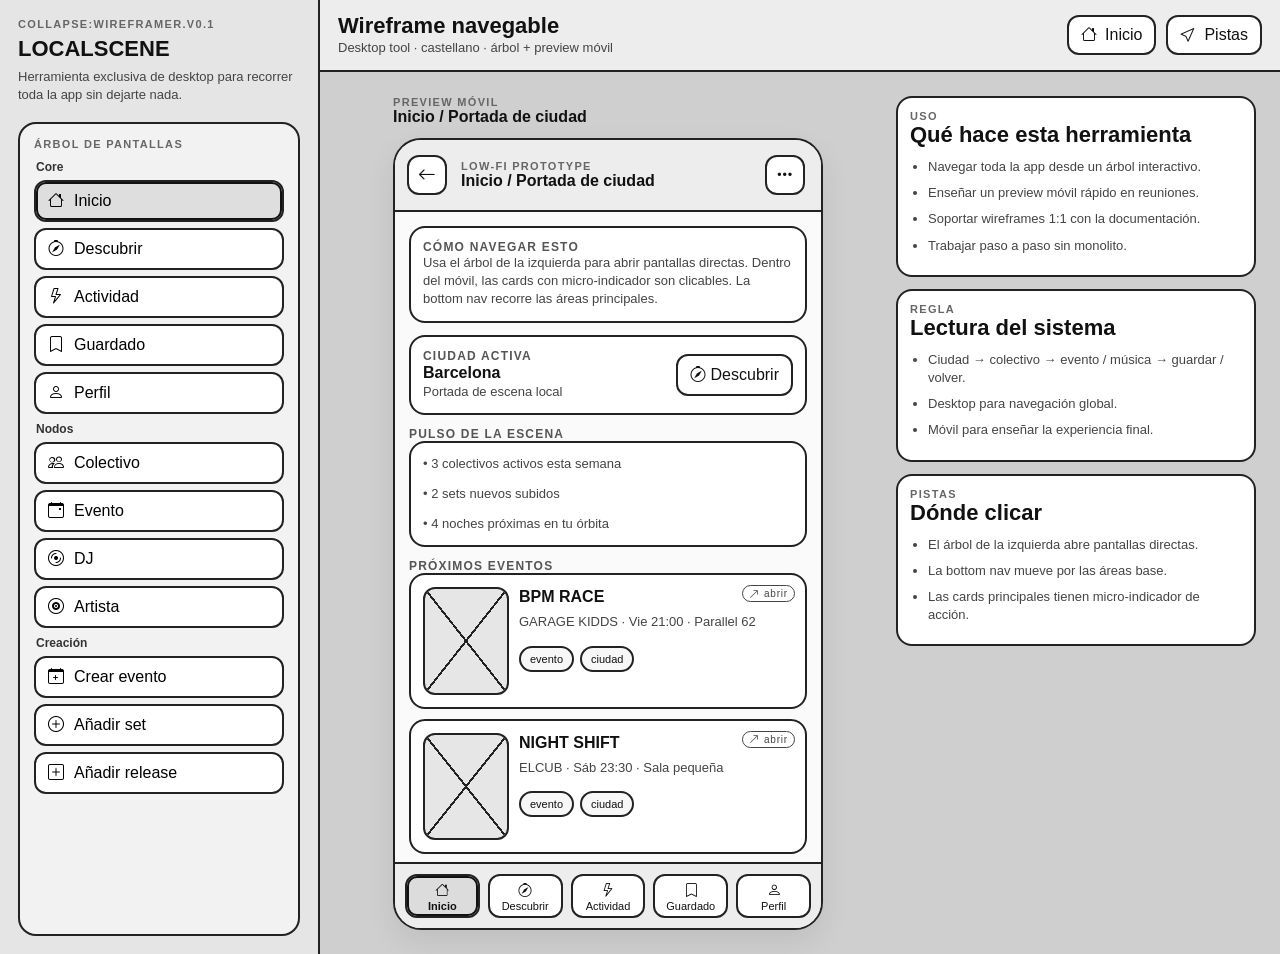
==== index.html @ 35cc14c4 "bs: CL Lobster finder v0.0.2a" ====
<!doctype html>
<html lang="es">
<head>
  <meta charset="UTF-8" />
  <meta name="viewport" content="width=device-width, initial-scale=1.0" />
  <title>LOCALSCENE · Wireframer</title>
  <link rel="preconnect" href="https://cdn.jsdelivr.net" />
  <link rel="stylesheet" href="https://cdn.jsdelivr.net/npm/bootstrap-icons@1.11.3/font/bootstrap-icons.min.css" />
  <link rel="stylesheet" href="styles.css" />
</head>
<body>
  <div class="desktop-shell">
    <aside class="sidebar">
      <div class="sidebar-head">
        <div class="sidebar-kicker">COLLAPSE:WIREFRAMER.v0.1</div>
        <div class="sidebar-title">LOCALSCENE</div>
        <div class="sidebar-subtitle">Herramienta exclusiva de desktop para recorrer toda la app sin dejarte nada.</div>
      </div>
      <div class="tree-wrap">
        <div class="tree-label">ÁRBOL DE PANTALLAS</div>
        <div id="treeView" class="tree"></div>
      </div>
    </aside>

    <section class="workspace">
      <header class="workspace-topbar">
        <div class="workspace-topbar-left">
          <div class="workspace-title">Wireframe navegable</div>
          <div class="workspace-subtitle">Desktop tool · castellano · árbol + preview móvil</div>
        </div>
        <div class="workspace-topbar-right">
          <button id="homeShortcut" class="chrome-btn"><i class="bi bi-house"></i><span>Inicio</span></button>
          <button id="toggleHintsBtn" class="chrome-btn"><i class="bi bi-cursor"></i><span>Pistas</span></button>
        </div>
      </header>

      <div class="workspace-main">
        <section class="preview-column">
          <div class="preview-header">
            <div class="preview-kicker">PREVIEW MÓVIL</div>
            <div id="desktopScreenTitle" class="preview-screen-title">Inicio / Portada de ciudad</div>
          </div>

          <div class="phone-shell">
            <header class="topbar">
              <button id="backBtn" class="icon-btn interactive" aria-label="Atrás"><i class="bi bi-arrow-left"></i></button>
              <div class="topbar-title">
                <div class="eyebrow">LOW-FI PROTOTYPE</div>
                <div id="screenTitle">Inicio / Portada de ciudad</div>
              </div>
              <button id="menuBtn" class="icon-btn interactive" aria-label="Más"><i class="bi bi-three-dots"></i></button>
            </header>

            <main id="app" class="screen"></main>

            <nav class="bottom-nav">
              <button data-nav="home" class="interactive"><i class="bi bi-house"></i><span>Inicio</span></button>
              <button data-nav="discover" class="interactive"><i class="bi bi-compass"></i><span>Descubrir</span></button>
              <button data-nav="activity" class="interactive"><i class="bi bi-lightning"></i><span>Actividad</span></button>
              <button data-nav="saved" class="interactive"><i class="bi bi-bookmark"></i><span>Guardado</span></button>
              <button data-nav="profile" class="interactive"><i class="bi bi-person"></i><span>Perfil</span></button>
            </nav>
          </div>
        </section>

        <aside class="notes-column">
          <div class="notes-card">
            <div class="notes-kicker">USO</div>
            <div class="notes-title">Qué hace esta herramienta</div>
            <ul class="notes-list">
              <li>Navegar toda la app desde un árbol interactivo.</li>
              <li>Enseñar un preview móvil rápido en reuniones.</li>
              <li>Soportar wireframes 1:1 con la documentación.</li>
              <li>Trabajar paso a paso sin monolito.</li>
            </ul>
          </div>
          <div class="notes-card">
            <div class="notes-kicker">REGLA</div>
            <div class="notes-title">Lectura del sistema</div>
            <ul class="notes-list">
              <li>Ciudad → colectivo → evento / música → guardar / volver.</li>
              <li>Desktop para navegación global.</li>
              <li>Móvil para enseñar la experiencia final.</li>
            </ul>
          </div>
          <div class="notes-card" id="hintCard">
            <div class="notes-kicker">PISTAS</div>
            <div class="notes-title">Dónde clicar</div>
            <ul class="notes-list">
              <li>El árbol de la izquierda abre pantallas directas.</li>
              <li>La bottom nav mueve por las áreas base.</li>
              <li>Las cards principales tienen micro-indicador de acción.</li>
            </ul>
          </div>
        </aside>
      </div>
    </section>
  </div>

  <script src="data.js"></script>
  <script src="screens.js"></script>
  <script src="app.js"></script>
</body>
</html>
---- styles.css ----
*{box-sizing:border-box}html,body{margin:0;font-family:Arial,Helvetica,sans-serif;background:#cfcfcf;color:#111}body{min-height:100vh}button,input,textarea,select{font:inherit}
.desktop-shell{min-height:100vh;display:grid;grid-template-columns:320px 1fr}.sidebar{border-right:2px solid #222;background:#e5e5e5;padding:18px;display:grid;grid-template-rows:auto 1fr;gap:18px}
.sidebar-head{display:grid;gap:6px}.sidebar-kicker,.tree-label,.notes-kicker,.preview-kicker,.eyebrow{font-size:11px;font-weight:700;letter-spacing:.12em;color:#666;text-transform:uppercase}
.sidebar-title,.workspace-title,.notes-title{font-size:22px;font-weight:700}.sidebar-subtitle,.workspace-subtitle,.notes-list,.meta,.subtitle{font-size:13px;line-height:1.4;color:#444}
.tree-wrap{border:2px solid #222;border-radius:18px;background:#f2f2f2;padding:14px;overflow:auto}.tree{display:grid;gap:8px;margin-top:10px}.tree-group{display:grid;gap:6px}.tree-group-label{font-size:12px;font-weight:700;color:#333;padding-left:2px}
.tree-item{display:flex;align-items:center;gap:10px;width:100%;border:2px solid #222;border-radius:12px;background:#fff;padding:10px 12px;text-align:left;cursor:pointer}.tree-item.active{background:#dedede;box-shadow:0 0 0 2px #111 inset}
.workspace{display:grid;grid-template-rows:72px 1fr}.workspace-topbar{border-bottom:2px solid #222;background:#ededed;padding:12px 18px;display:flex;align-items:center;justify-content:space-between;gap:16px}.workspace-topbar-right{display:flex;gap:10px}
.chrome-btn,.icon-btn,.bottom-nav button,.primary-btn,.ghost-btn,.tiny-link,.chip{border:2px solid #222;background:#fff;color:#111;border-radius:12px}.chrome-btn{padding:9px 12px;display:inline-flex;align-items:center;gap:8px;cursor:pointer}
.workspace-main{display:grid;grid-template-columns:minmax(420px,540px) minmax(260px,360px);justify-content:center;gap:24px;padding:24px;align-items:start}.preview-column{display:grid;gap:12px;justify-items:center}.preview-header{width:100%;max-width:430px}.preview-screen-title{font-size:16px;font-weight:700}
.phone-shell{width:100%;max-width:430px;height:min(88vh,900px);background:#f4f4f4;border:2px solid #222;border-radius:28px;overflow:hidden;display:grid;grid-template-rows:72px 1fr 66px;box-shadow:0 12px 30px rgba(0,0,0,.08)}
.topbar{display:grid;grid-template-columns:44px 1fr 44px;gap:10px;align-items:center;padding:12px;background:#ededed;border-bottom:2px solid #222}.icon-btn{width:40px;height:40px;display:grid;place-items:center;font-size:18px;cursor:pointer}.topbar-title{min-width:0}#screenTitle{font-size:16px;font-weight:700;white-space:nowrap;overflow:hidden;text-overflow:ellipsis}
.screen{overflow:auto;background:#fafafa;padding:14px}.bottom-nav{display:grid;grid-template-columns:repeat(5,1fr);gap:8px;padding:10px;background:#ededed;border-top:2px solid #222}.bottom-nav button{min-height:44px;display:grid;place-items:center;gap:2px;padding:6px 4px;cursor:pointer}.bottom-nav button i{font-size:14px}.bottom-nav button span{font-size:11px}.bottom-nav button.active{background:#dcdcdc;box-shadow:0 0 0 2px #111 inset;font-weight:700}
.stack{display:grid;gap:12px}.section-title,.small-label{font-size:12px;font-weight:700;letter-spacing:.10em;color:#555;text-transform:uppercase}.title{font-size:16px;font-weight:700;line-height:1.25}.mini-title{font-size:14px;font-weight:700;line-height:1.25}
.card,.lane-card,.profile-header,.composer-block,.filter-row,.route-card,.activity-row,.saved-row,.notes-card,.helper-note,.stat-box{border:2px solid #222;border-radius:16px;background:#fff}.card,.lane-card,.profile-header,.composer-block,.filter-row,.route-card,.activity-row,.saved-row,.helper-note,.notes-card{padding:12px}
.row{display:flex;align-items:center;gap:10px}.row.spread{justify-content:space-between}.cta-row{display:grid;grid-template-columns:1fr 1fr;gap:8px;margin-top:10px}.primary-btn,.ghost-btn,.tiny-link{padding:10px 12px;cursor:pointer}.primary-btn{background:#e5e5e5;font-weight:700}
.chips{display:flex;gap:6px;flex-wrap:wrap;margin-top:8px}.chip{padding:5px 9px;border-radius:999px;font-size:11px;background:#f7f7f7}.placeholder{position:relative;width:100%;background:#e6e6e6;border:2px solid #222;border-radius:12px;overflow:hidden}.placeholder.square{aspect-ratio:1/1}.placeholder.poster{aspect-ratio:4/5}.placeholder.banner{aspect-ratio:16/8}
.placeholder::before,.placeholder::after{content:"";position:absolute;inset:0;background:linear-gradient(to bottom right,transparent calc(50% - 1px),#222 calc(50% - 1px),#222 calc(50% + 1px),transparent calc(50% + 1px))}.placeholder::after{background:linear-gradient(to top right,transparent calc(50% - 1px),#222 calc(50% - 1px),#222 calc(50% + 1px),transparent calc(50% + 1px))}
.grid-2{display:grid;grid-template-columns:1fr 1fr;gap:10px}.lane{display:grid;gap:10px}.profile-top{display:grid;grid-template-columns:82px 1fr;gap:12px}.stat-strip{display:grid;grid-template-columns:repeat(3,1fr);gap:8px}.stat-box{padding:8px;text-align:center}.stat-box strong{display:block;font-size:14px}.input-block{border:2px dashed #444;border-radius:12px;padding:10px;background:#f8f8f8;font-size:12px;color:#555}
.notes-column{display:grid;gap:12px}.notes-list{margin:10px 0 0;padding-left:18px}.notes-list li{margin-bottom:8px}.empty-note{border:2px dashed #444;border-radius:14px;padding:12px;background:#f3f3f3;font-size:12px;color:#555}a.fake-link{color:inherit;text-decoration:none}
.interactive{position:relative;transition:transform .12s ease,background .12s ease,box-shadow .12s ease}.interactive:hover,.interactive:focus-visible{background:#efefef;transform:translateY(-1px);box-shadow:0 0 0 2px #111 inset;outline:none}
.action-hint{position:absolute;top:10px;right:10px;display:inline-flex;align-items:center;gap:4px;font-size:10px;letter-spacing:.08em;color:#444;background:rgba(255,255,255,.92);padding:2px 6px;border-radius:999px;border:1px solid #444}.hidden{display:none!important}
@media (max-width:1180px){.desktop-shell{grid-template-columns:280px 1fr}.workspace-main{grid-template-columns:1fr;justify-items:center}.notes-column{width:100%;max-width:430px}}
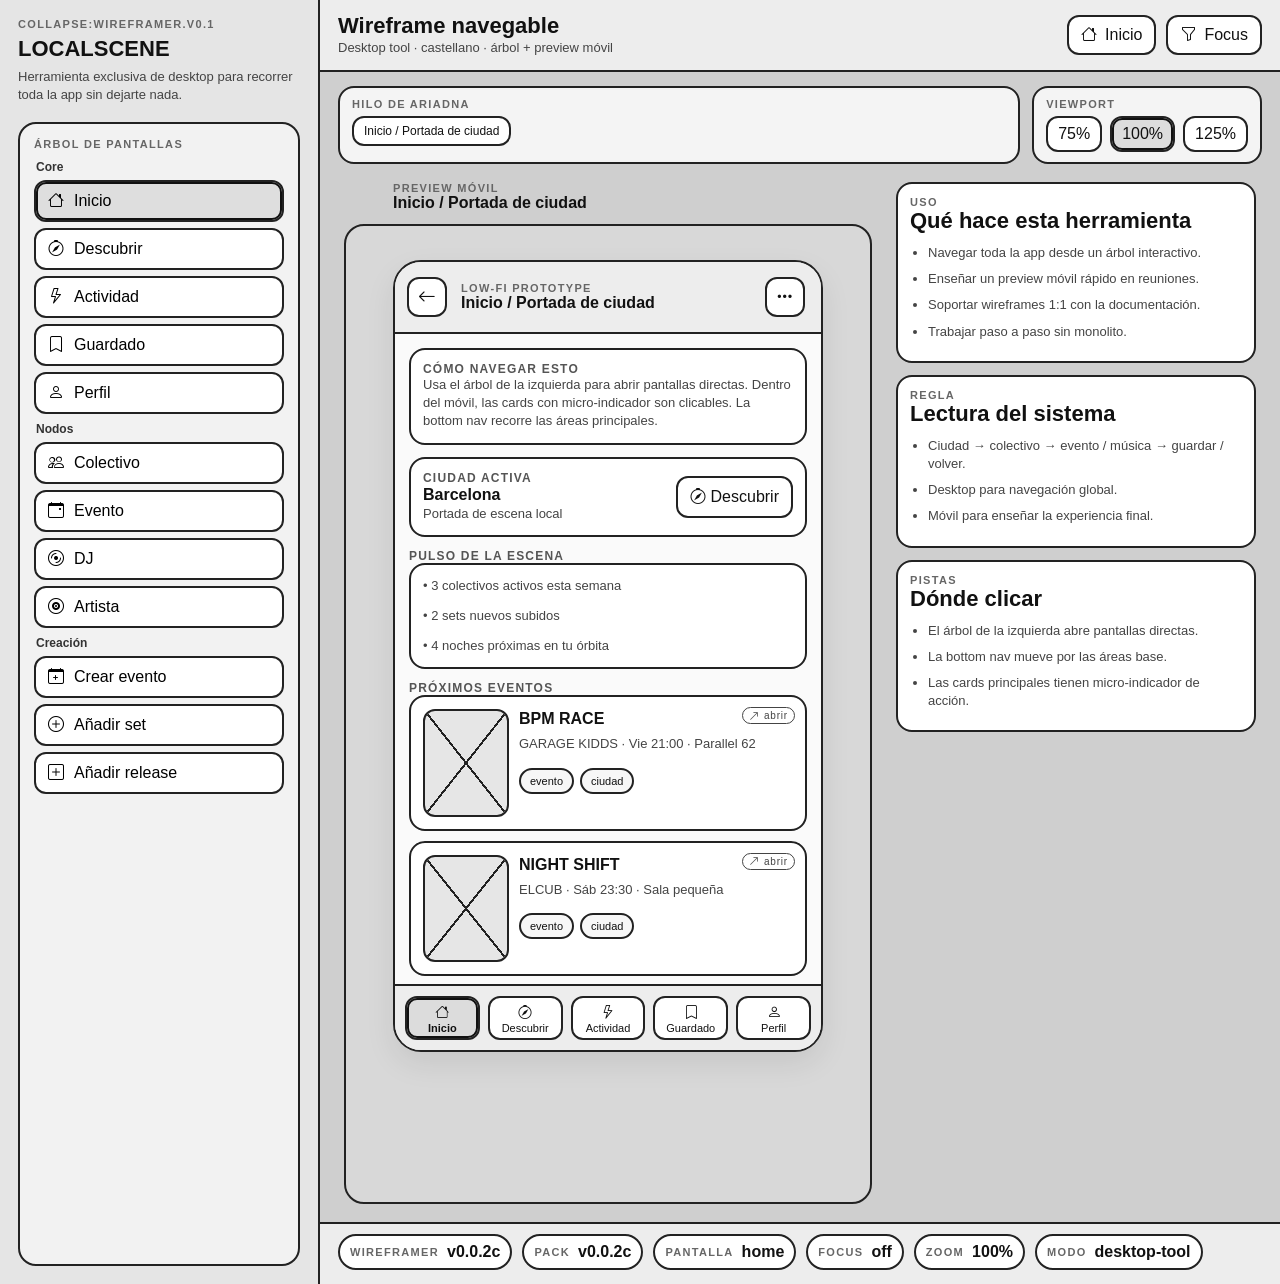
==== commit c5be1a9d: "wireframer: v0.0.2c baseline stabilization" ====
--- a/index.html
+++ b/index.html
@@ -9,13 +9,14 @@
   <link rel="stylesheet" href="styles.css" />
 </head>
 <body>
-  <div class="desktop-shell">
+  <div id="desktopShell" class="desktop-shell">
     <aside class="sidebar">
       <div class="sidebar-head">
         <div class="sidebar-kicker">COLLAPSE:WIREFRAMER.v0.1</div>
         <div class="sidebar-title">LOCALSCENE</div>
         <div class="sidebar-subtitle">Herramienta exclusiva de desktop para recorrer toda la app sin dejarte nada.</div>
       </div>
+
       <div class="tree-wrap">
         <div class="tree-label">ÁRBOL DE PANTALLAS</div>
         <div id="treeView" class="tree"></div>
@@ -30,9 +31,24 @@
         </div>
         <div class="workspace-topbar-right">
           <button id="homeShortcut" class="chrome-btn"><i class="bi bi-house"></i><span>Inicio</span></button>
-          <button id="toggleHintsBtn" class="chrome-btn"><i class="bi bi-cursor"></i><span>Pistas</span></button>
+          <button id="toggleHintsBtn" class="chrome-btn"><i class="bi bi-funnel"></i><span>Focus</span></button>
         </div>
       </header>
+
+      <section class="workspace-meta">
+        <div class="breadcrumb-card">
+          <div class="meta-kicker">HILO DE ARIADNA</div>
+          <div id="breadcrumbTrail" class="breadcrumb-trail"></div>
+        </div>
+        <div class="controls-card">
+          <div class="meta-kicker">VIEWPORT</div>
+          <div class="zoom-controls">
+            <button class="zoom-btn" data-zoom="0.75">75%</button>
+            <button class="zoom-btn active" data-zoom="1">100%</button>
+            <button class="zoom-btn" data-zoom="1.25">125%</button>
+          </div>
+        </div>
+      </section>
 
       <div class="workspace-main">
         <section class="preview-column">
@@ -41,29 +57,33 @@
             <div id="desktopScreenTitle" class="preview-screen-title">Inicio / Portada de ciudad</div>
           </div>
 
-          <div class="phone-shell">
-            <header class="topbar">
-              <button id="backBtn" class="icon-btn interactive" aria-label="Atrás"><i class="bi bi-arrow-left"></i></button>
-              <div class="topbar-title">
-                <div class="eyebrow">LOW-FI PROTOTYPE</div>
-                <div id="screenTitle">Inicio / Portada de ciudad</div>
+          <div class="canvas-board">
+            <div id="viewportStage" class="viewport-stage" style="--phone-scale:1;">
+              <div class="phone-shell">
+                <header class="topbar">
+                  <button id="backBtn" class="icon-btn interactive" aria-label="Atrás"><i class="bi bi-arrow-left"></i></button>
+                  <div class="topbar-title">
+                    <div class="eyebrow">LOW-FI PROTOTYPE</div>
+                    <div id="screenTitle">Inicio / Portada de ciudad</div>
+                  </div>
+                  <button id="menuBtn" class="icon-btn interactive" aria-label="Más"><i class="bi bi-three-dots"></i></button>
+                </header>
+
+                <main id="app" class="screen"></main>
+
+                <nav class="bottom-nav">
+                  <button data-nav="home" class="interactive"><i class="bi bi-house"></i><span>Inicio</span></button>
+                  <button data-nav="discover" class="interactive"><i class="bi bi-compass"></i><span>Descubrir</span></button>
+                  <button data-nav="activity" class="interactive"><i class="bi bi-lightning"></i><span>Actividad</span></button>
+                  <button data-nav="saved" class="interactive"><i class="bi bi-bookmark"></i><span>Guardado</span></button>
+                  <button data-nav="profile" class="interactive"><i class="bi bi-person"></i><span>Perfil</span></button>
+                </nav>
               </div>
-              <button id="menuBtn" class="icon-btn interactive" aria-label="Más"><i class="bi bi-three-dots"></i></button>
-            </header>
-
-            <main id="app" class="screen"></main>
-
-            <nav class="bottom-nav">
-              <button data-nav="home" class="interactive"><i class="bi bi-house"></i><span>Inicio</span></button>
-              <button data-nav="discover" class="interactive"><i class="bi bi-compass"></i><span>Descubrir</span></button>
-              <button data-nav="activity" class="interactive"><i class="bi bi-lightning"></i><span>Actividad</span></button>
-              <button data-nav="saved" class="interactive"><i class="bi bi-bookmark"></i><span>Guardado</span></button>
-              <button data-nav="profile" class="interactive"><i class="bi bi-person"></i><span>Perfil</span></button>
-            </nav>
+            </div>
           </div>
         </section>
 
-        <aside class="notes-column">
+        <aside id="notesColumn" class="notes-column">
           <div class="notes-card">
             <div class="notes-kicker">USO</div>
             <div class="notes-title">Qué hace esta herramienta</div>
@@ -74,6 +94,7 @@
               <li>Trabajar paso a paso sin monolito.</li>
             </ul>
           </div>
+
           <div class="notes-card">
             <div class="notes-kicker">REGLA</div>
             <div class="notes-title">Lectura del sistema</div>
@@ -83,6 +104,7 @@
               <li>Móvil para enseñar la experiencia final.</li>
             </ul>
           </div>
+
           <div class="notes-card" id="hintCard">
             <div class="notes-kicker">PISTAS</div>
             <div class="notes-title">Dónde clicar</div>
@@ -94,11 +116,25 @@
           </div>
         </aside>
       </div>
+
+      <footer class="workspace-footer">
+        <div class="footer-pill"><span class="footer-label">Wireframer</span><strong id="wfVersion">v0.0.2c</strong></div>
+        <div class="footer-pill"><span class="footer-label">Pack</span><strong id="packVersion">v0.0.2c</strong></div>
+        <div class="footer-pill"><span class="footer-label">Pantalla</span><strong id="currentScreenKpi">home</strong></div>
+        <div class="footer-pill"><span class="footer-label">Focus</span><strong id="focusKpi">off</strong></div>
+        <div class="footer-pill"><span class="footer-label">Zoom</span><strong id="zoomKpi">100%</strong></div>
+        <div class="footer-pill"><span class="footer-label">Modo</span><strong>desktop-tool</strong></div>
+      </footer>
     </section>
   </div>
 
   <script src="data.js"></script>
-  <script src="screens.js"></script>
+  <script src="wireframer/registry.js"></script>
+  <script src="app-wireframes/screens.js"></script>
+  <script src="wireframer/treeview.js"></script>
+  <script src="wireframer/ui-state.js"></script>
+  <script src="wireframer/breadcrumb.js"></script>
+  <script src="wireframer/viewport.js"></script>
   <script src="app.js"></script>
 </body>
 </html>
--- a/styles.css
+++ b/styles.css
@@ -1,12 +1,13 @@
 *{box-sizing:border-box}html,body{margin:0;font-family:Arial,Helvetica,sans-serif;background:#cfcfcf;color:#111}body{min-height:100vh}button,input,textarea,select{font:inherit}
-.desktop-shell{min-height:100vh;display:grid;grid-template-columns:320px 1fr}.sidebar{border-right:2px solid #222;background:#e5e5e5;padding:18px;display:grid;grid-template-rows:auto 1fr;gap:18px}
-.sidebar-head{display:grid;gap:6px}.sidebar-kicker,.tree-label,.notes-kicker,.preview-kicker,.eyebrow{font-size:11px;font-weight:700;letter-spacing:.12em;color:#666;text-transform:uppercase}
-.sidebar-title,.workspace-title,.notes-title{font-size:22px;font-weight:700}.sidebar-subtitle,.workspace-subtitle,.notes-list,.meta,.subtitle{font-size:13px;line-height:1.4;color:#444}
-.tree-wrap{border:2px solid #222;border-radius:18px;background:#f2f2f2;padding:14px;overflow:auto}.tree{display:grid;gap:8px;margin-top:10px}.tree-group{display:grid;gap:6px}.tree-group-label{font-size:12px;font-weight:700;color:#333;padding-left:2px}
-.tree-item{display:flex;align-items:center;gap:10px;width:100%;border:2px solid #222;border-radius:12px;background:#fff;padding:10px 12px;text-align:left;cursor:pointer}.tree-item.active{background:#dedede;box-shadow:0 0 0 2px #111 inset}
-.workspace{display:grid;grid-template-rows:72px 1fr}.workspace-topbar{border-bottom:2px solid #222;background:#ededed;padding:12px 18px;display:flex;align-items:center;justify-content:space-between;gap:16px}.workspace-topbar-right{display:flex;gap:10px}
-.chrome-btn,.icon-btn,.bottom-nav button,.primary-btn,.ghost-btn,.tiny-link,.chip{border:2px solid #222;background:#fff;color:#111;border-radius:12px}.chrome-btn{padding:9px 12px;display:inline-flex;align-items:center;gap:8px;cursor:pointer}
-.workspace-main{display:grid;grid-template-columns:minmax(420px,540px) minmax(260px,360px);justify-content:center;gap:24px;padding:24px;align-items:start}.preview-column{display:grid;gap:12px;justify-items:center}.preview-header{width:100%;max-width:430px}.preview-screen-title{font-size:16px;font-weight:700}
+.desktop-shell{min-height:100vh;display:grid;grid-template-columns:320px 1fr}.sidebar{border-right:2px solid #222;background:#e5e5e5;padding:18px;display:grid;grid-template-rows:auto 1fr;gap:18px}.sidebar-head{display:grid;gap:6px}
+.sidebar-kicker,.tree-label,.notes-kicker,.preview-kicker,.eyebrow,.meta-kicker,.footer-label{font-size:11px;font-weight:700;letter-spacing:.12em;color:#666;text-transform:uppercase}.sidebar-title,.workspace-title,.notes-title{font-size:22px;font-weight:700}.sidebar-subtitle,.workspace-subtitle,.notes-list,.meta,.subtitle{font-size:13px;line-height:1.4;color:#444}
+.tree-wrap{border:2px solid #222;border-radius:18px;background:#f2f2f2;padding:14px;overflow:auto}.tree{display:grid;gap:8px;margin-top:10px}.tree-group{display:grid;gap:6px}.tree-group-label{font-size:12px;font-weight:700;color:#333;padding-left:2px}.tree-item{display:flex;align-items:center;gap:10px;width:100%;border:2px solid #222;border-radius:12px;background:#fff;padding:10px 12px;text-align:left;cursor:pointer}.tree-item.active{background:#dedede;box-shadow:0 0 0 2px #111 inset}
+.workspace{display:grid;grid-template-rows:72px auto 1fr auto}.workspace-topbar{border-bottom:2px solid #222;background:#ededed;padding:12px 18px;display:flex;align-items:center;justify-content:space-between;gap:16px}.workspace-topbar-right{display:flex;gap:10px}
+.chrome-btn,.icon-btn,.bottom-nav button,.primary-btn,.ghost-btn,.tiny-link,.chip,.zoom-btn,.crumb-btn{border:2px solid #222;background:#fff;color:#111;border-radius:12px}.chrome-btn{padding:9px 12px;display:inline-flex;align-items:center;gap:8px;cursor:pointer}
+.workspace-meta{display:grid;grid-template-columns:1fr auto;gap:12px;padding:14px 18px 0 18px}.breadcrumb-card,.controls-card{border:2px solid #222;border-radius:16px;background:#f4f4f4;padding:10px 12px}.breadcrumb-trail{display:flex;flex-wrap:wrap;gap:6px;align-items:center;margin-top:6px}.crumb-btn{padding:6px 10px;cursor:pointer;font-size:12px}.crumb-sep{font-size:12px;color:#666}
+.zoom-controls{display:flex;gap:8px;margin-top:6px}.zoom-btn{padding:7px 10px;cursor:pointer}.zoom-btn.active{background:#dcdcdc;box-shadow:0 0 0 2px #111 inset}
+.workspace-main{display:grid;grid-template-columns:minmax(420px,540px) minmax(260px,360px);justify-content:center;gap:24px;padding:18px 24px;align-items:start}.preview-column{display:grid;gap:12px;justify-items:center}.preview-header{width:100%;max-width:430px}.preview-screen-title{font-size:16px;font-weight:700}
+.canvas-board{width:100%;max-width:560px;min-height:980px;border:2px solid #222;border-radius:20px;background:#d8d8d8;display:grid;place-items:start center;padding:34px 18px;overflow:auto}.viewport-stage{transform:scale(var(--phone-scale));transform-origin:top center;transition:transform .16s ease}
 .phone-shell{width:100%;max-width:430px;height:min(88vh,900px);background:#f4f4f4;border:2px solid #222;border-radius:28px;overflow:hidden;display:grid;grid-template-rows:72px 1fr 66px;box-shadow:0 12px 30px rgba(0,0,0,.08)}
 .topbar{display:grid;grid-template-columns:44px 1fr 44px;gap:10px;align-items:center;padding:12px;background:#ededed;border-bottom:2px solid #222}.icon-btn{width:40px;height:40px;display:grid;place-items:center;font-size:18px;cursor:pointer}.topbar-title{min-width:0}#screenTitle{font-size:16px;font-weight:700;white-space:nowrap;overflow:hidden;text-overflow:ellipsis}
 .screen{overflow:auto;background:#fafafa;padding:14px}.bottom-nav{display:grid;grid-template-columns:repeat(5,1fr);gap:8px;padding:10px;background:#ededed;border-top:2px solid #222}.bottom-nav button{min-height:44px;display:grid;place-items:center;gap:2px;padding:6px 4px;cursor:pointer}.bottom-nav button i{font-size:14px}.bottom-nav button span{font-size:11px}.bottom-nav button.active{background:#dcdcdc;box-shadow:0 0 0 2px #111 inset;font-weight:700}
@@ -17,6 +18,7 @@
 .placeholder::before,.placeholder::after{content:"";position:absolute;inset:0;background:linear-gradient(to bottom right,transparent calc(50% - 1px),#222 calc(50% - 1px),#222 calc(50% + 1px),transparent calc(50% + 1px))}.placeholder::after{background:linear-gradient(to top right,transparent calc(50% - 1px),#222 calc(50% - 1px),#222 calc(50% + 1px),transparent calc(50% + 1px))}
 .grid-2{display:grid;grid-template-columns:1fr 1fr;gap:10px}.lane{display:grid;gap:10px}.profile-top{display:grid;grid-template-columns:82px 1fr;gap:12px}.stat-strip{display:grid;grid-template-columns:repeat(3,1fr);gap:8px}.stat-box{padding:8px;text-align:center}.stat-box strong{display:block;font-size:14px}.input-block{border:2px dashed #444;border-radius:12px;padding:10px;background:#f8f8f8;font-size:12px;color:#555}
 .notes-column{display:grid;gap:12px}.notes-list{margin:10px 0 0;padding-left:18px}.notes-list li{margin-bottom:8px}.empty-note{border:2px dashed #444;border-radius:14px;padding:12px;background:#f3f3f3;font-size:12px;color:#555}a.fake-link{color:inherit;text-decoration:none}
-.interactive{position:relative;transition:transform .12s ease,background .12s ease,box-shadow .12s ease}.interactive:hover,.interactive:focus-visible{background:#efefef;transform:translateY(-1px);box-shadow:0 0 0 2px #111 inset;outline:none}
-.action-hint{position:absolute;top:10px;right:10px;display:inline-flex;align-items:center;gap:4px;font-size:10px;letter-spacing:.08em;color:#444;background:rgba(255,255,255,.92);padding:2px 6px;border-radius:999px;border:1px solid #444}.hidden{display:none!important}
-@media (max-width:1180px){.desktop-shell{grid-template-columns:280px 1fr}.workspace-main{grid-template-columns:1fr;justify-items:center}.notes-column{width:100%;max-width:430px}}+.interactive{position:relative;transition:transform .12s ease,background .12s ease,box-shadow .12s ease}.interactive:hover,.interactive:focus-visible{background:#efefef;transform:translateY(-1px);box-shadow:0 0 0 2px #111 inset;outline:none}.action-hint{position:absolute;top:10px;right:10px;display:inline-flex;align-items:center;gap:4px;font-size:10px;letter-spacing:.08em;color:#444;background:rgba(255,255,255,.92);padding:2px 6px;border-radius:999px;border:1px solid #444}
+.collective-night-card{padding-top:34px;min-height:176px}.collective-night-grid{display:grid;grid-template-columns:88px 1fr;gap:14px;align-items:start}.workspace-footer{display:flex;flex-wrap:wrap;gap:10px;padding:10px 18px 14px 18px;border-top:2px solid #222;background:#ededed}.footer-pill{display:inline-flex;align-items:center;gap:8px;border:2px solid #222;border-radius:999px;background:#fff;padding:7px 10px}
+.focus-mode .notes-column{display:none}.focus-mode .workspace-main{grid-template-columns:minmax(420px,680px)}.hidden{display:none!important}
+@media (max-width:1180px){.desktop-shell{grid-template-columns:280px 1fr}.workspace-main{grid-template-columns:1fr;justify-items:center}.notes-column{width:100%;max-width:430px}.workspace-meta{grid-template-columns:1fr}.canvas-board{max-width:460px}}
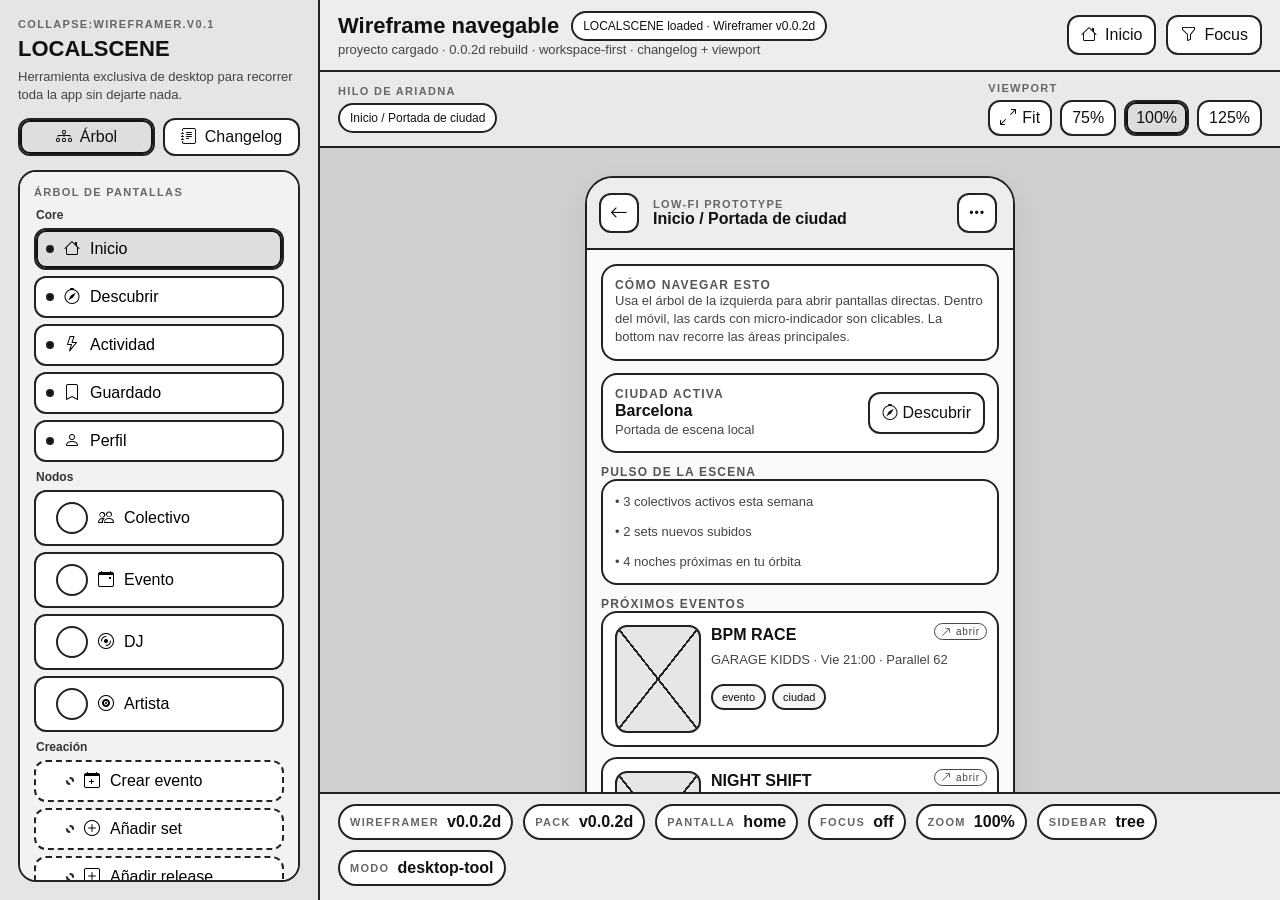
==== commit cd48c73c: "wireframer: v0.0.2d rebuild workspace-first" ====
--- a/index.html
+++ b/index.html
@@ -17,17 +17,34 @@
         <div class="sidebar-subtitle">Herramienta exclusiva de desktop para recorrer toda la app sin dejarte nada.</div>
       </div>
 
-      <div class="tree-wrap">
-        <div class="tree-label">ÁRBOL DE PANTALLAS</div>
-        <div id="treeView" class="tree"></div>
+      <div class="sidebar-tabs">
+        <button class="sidebar-tab active" data-sidebar-view="tree"><i class="bi bi-diagram-3"></i><span>Árbol</span></button>
+        <button class="sidebar-tab" data-sidebar-view="changelog"><i class="bi bi-journal-text"></i><span>Changelog</span></button>
+      </div>
+
+      <div id="sidebarTreePanel" class="sidebar-panel">
+        <div class="sidebar-card">
+          <div class="sidebar-card-kicker">ÁRBOL DE PANTALLAS</div>
+          <div id="treeView" class="tree"></div>
+        </div>
+      </div>
+
+      <div id="sidebarChangelogPanel" class="sidebar-panel hidden">
+        <div class="sidebar-card">
+          <div class="sidebar-card-kicker">CHANGELOG</div>
+          <div id="changelogView" class="changelog-view"></div>
+        </div>
       </div>
     </aside>
 
     <section class="workspace">
       <header class="workspace-topbar">
         <div class="workspace-topbar-left">
-          <div class="workspace-title">Wireframe navegable</div>
-          <div class="workspace-subtitle">Desktop tool · castellano · árbol + preview móvil</div>
+          <div class="workspace-title-row">
+            <div class="workspace-title">Wireframe navegable</div>
+            <div id="workspaceBuildPill" class="workspace-build-pill">LOCALSCENE loaded · Wireframer v0.0.2d</div>
+          </div>
+          <div id="workspaceBuildSummary" class="workspace-subtitle">Proyecto cargado · 0.0.2d rebuild · workspace-first · changelog + viewport</div>
         </div>
         <div class="workspace-topbar-right">
           <button id="homeShortcut" class="chrome-btn"><i class="bi bi-house"></i><span>Inicio</span></button>
@@ -35,14 +52,15 @@
         </div>
       </header>
 
-      <section class="workspace-meta">
-        <div class="breadcrumb-card">
+      <section class="workspace-toolbar">
+        <div class="toolbar-breadcrumb">
           <div class="meta-kicker">HILO DE ARIADNA</div>
           <div id="breadcrumbTrail" class="breadcrumb-trail"></div>
         </div>
-        <div class="controls-card">
+        <div class="toolbar-viewport">
           <div class="meta-kicker">VIEWPORT</div>
-          <div class="zoom-controls">
+          <div class="viewport-controls">
+            <button id="fitCenterBtn" class="zoom-btn"><i class="bi bi-arrows-angle-expand"></i><span>Fit</span></button>
             <button class="zoom-btn" data-zoom="0.75">75%</button>
             <button class="zoom-btn active" data-zoom="1">100%</button>
             <button class="zoom-btn" data-zoom="1.25">125%</button>
@@ -50,79 +68,40 @@
         </div>
       </section>
 
-      <div class="workspace-main">
-        <section class="preview-column">
-          <div class="preview-header">
-            <div class="preview-kicker">PREVIEW MÓVIL</div>
-            <div id="desktopScreenTitle" class="preview-screen-title">Inicio / Portada de ciudad</div>
-          </div>
+      <main class="workspace-stage">
+        <div class="stage-inner">
+          <div id="viewportStage" class="viewport-stage" style="--phone-scale:1;">
+            <div class="phone-shell">
+              <header class="topbar">
+                <button id="backBtn" class="icon-btn interactive" aria-label="Atrás"><i class="bi bi-arrow-left"></i></button>
+                <div class="topbar-title">
+                  <div class="eyebrow">LOW-FI PROTOTYPE</div>
+                  <div id="screenTitle">Inicio / Portada de ciudad</div>
+                </div>
+                <button id="menuBtn" class="icon-btn interactive" aria-label="Más"><i class="bi bi-three-dots"></i></button>
+              </header>
 
-          <div class="canvas-board">
-            <div id="viewportStage" class="viewport-stage" style="--phone-scale:1;">
-              <div class="phone-shell">
-                <header class="topbar">
-                  <button id="backBtn" class="icon-btn interactive" aria-label="Atrás"><i class="bi bi-arrow-left"></i></button>
-                  <div class="topbar-title">
-                    <div class="eyebrow">LOW-FI PROTOTYPE</div>
-                    <div id="screenTitle">Inicio / Portada de ciudad</div>
-                  </div>
-                  <button id="menuBtn" class="icon-btn interactive" aria-label="Más"><i class="bi bi-three-dots"></i></button>
-                </header>
+              <main id="app" class="screen"></main>
 
-                <main id="app" class="screen"></main>
-
-                <nav class="bottom-nav">
-                  <button data-nav="home" class="interactive"><i class="bi bi-house"></i><span>Inicio</span></button>
-                  <button data-nav="discover" class="interactive"><i class="bi bi-compass"></i><span>Descubrir</span></button>
-                  <button data-nav="activity" class="interactive"><i class="bi bi-lightning"></i><span>Actividad</span></button>
-                  <button data-nav="saved" class="interactive"><i class="bi bi-bookmark"></i><span>Guardado</span></button>
-                  <button data-nav="profile" class="interactive"><i class="bi bi-person"></i><span>Perfil</span></button>
-                </nav>
-              </div>
+              <nav class="bottom-nav">
+                <button data-nav="home" class="interactive"><i class="bi bi-house"></i><span>Inicio</span></button>
+                <button data-nav="discover" class="interactive"><i class="bi bi-compass"></i><span>Descubrir</span></button>
+                <button data-nav="activity" class="interactive"><i class="bi bi-lightning"></i><span>Actividad</span></button>
+                <button data-nav="saved" class="interactive"><i class="bi bi-bookmark"></i><span>Guardado</span></button>
+                <button data-nav="profile" class="interactive"><i class="bi bi-person"></i><span>Perfil</span></button>
+              </nav>
             </div>
           </div>
-        </section>
-
-        <aside id="notesColumn" class="notes-column">
-          <div class="notes-card">
-            <div class="notes-kicker">USO</div>
-            <div class="notes-title">Qué hace esta herramienta</div>
-            <ul class="notes-list">
-              <li>Navegar toda la app desde un árbol interactivo.</li>
-              <li>Enseñar un preview móvil rápido en reuniones.</li>
-              <li>Soportar wireframes 1:1 con la documentación.</li>
-              <li>Trabajar paso a paso sin monolito.</li>
-            </ul>
-          </div>
-
-          <div class="notes-card">
-            <div class="notes-kicker">REGLA</div>
-            <div class="notes-title">Lectura del sistema</div>
-            <ul class="notes-list">
-              <li>Ciudad → colectivo → evento / música → guardar / volver.</li>
-              <li>Desktop para navegación global.</li>
-              <li>Móvil para enseñar la experiencia final.</li>
-            </ul>
-          </div>
-
-          <div class="notes-card" id="hintCard">
-            <div class="notes-kicker">PISTAS</div>
-            <div class="notes-title">Dónde clicar</div>
-            <ul class="notes-list">
-              <li>El árbol de la izquierda abre pantallas directas.</li>
-              <li>La bottom nav mueve por las áreas base.</li>
-              <li>Las cards principales tienen micro-indicador de acción.</li>
-            </ul>
-          </div>
-        </aside>
-      </div>
+        </div>
+      </main>
 
       <footer class="workspace-footer">
-        <div class="footer-pill"><span class="footer-label">Wireframer</span><strong id="wfVersion">v0.0.2c</strong></div>
-        <div class="footer-pill"><span class="footer-label">Pack</span><strong id="packVersion">v0.0.2c</strong></div>
+        <div class="footer-pill"><span class="footer-label">Wireframer</span><strong id="wfVersion">v0.0.2d</strong></div>
+        <div class="footer-pill"><span class="footer-label">Pack</span><strong id="packVersion">v0.0.2d</strong></div>
         <div class="footer-pill"><span class="footer-label">Pantalla</span><strong id="currentScreenKpi">home</strong></div>
         <div class="footer-pill"><span class="footer-label">Focus</span><strong id="focusKpi">off</strong></div>
         <div class="footer-pill"><span class="footer-label">Zoom</span><strong id="zoomKpi">100%</strong></div>
+        <div class="footer-pill"><span class="footer-label">Sidebar</span><strong id="sidebarKpi">tree</strong></div>
         <div class="footer-pill"><span class="footer-label">Modo</span><strong>desktop-tool</strong></div>
       </footer>
     </section>
@@ -135,6 +114,7 @@
   <script src="wireframer/ui-state.js"></script>
   <script src="wireframer/breadcrumb.js"></script>
   <script src="wireframer/viewport.js"></script>
+  <script src="wireframer/changelog.js"></script>
   <script src="app.js"></script>
 </body>
 </html>
--- a/styles.css
+++ b/styles.css
@@ -1,24 +1,49 @@
-*{box-sizing:border-box}html,body{margin:0;font-family:Arial,Helvetica,sans-serif;background:#cfcfcf;color:#111}body{min-height:100vh}button,input,textarea,select{font:inherit}
-.desktop-shell{min-height:100vh;display:grid;grid-template-columns:320px 1fr}.sidebar{border-right:2px solid #222;background:#e5e5e5;padding:18px;display:grid;grid-template-rows:auto 1fr;gap:18px}.sidebar-head{display:grid;gap:6px}
-.sidebar-kicker,.tree-label,.notes-kicker,.preview-kicker,.eyebrow,.meta-kicker,.footer-label{font-size:11px;font-weight:700;letter-spacing:.12em;color:#666;text-transform:uppercase}.sidebar-title,.workspace-title,.notes-title{font-size:22px;font-weight:700}.sidebar-subtitle,.workspace-subtitle,.notes-list,.meta,.subtitle{font-size:13px;line-height:1.4;color:#444}
-.tree-wrap{border:2px solid #222;border-radius:18px;background:#f2f2f2;padding:14px;overflow:auto}.tree{display:grid;gap:8px;margin-top:10px}.tree-group{display:grid;gap:6px}.tree-group-label{font-size:12px;font-weight:700;color:#333;padding-left:2px}.tree-item{display:flex;align-items:center;gap:10px;width:100%;border:2px solid #222;border-radius:12px;background:#fff;padding:10px 12px;text-align:left;cursor:pointer}.tree-item.active{background:#dedede;box-shadow:0 0 0 2px #111 inset}
-.workspace{display:grid;grid-template-rows:72px auto 1fr auto}.workspace-topbar{border-bottom:2px solid #222;background:#ededed;padding:12px 18px;display:flex;align-items:center;justify-content:space-between;gap:16px}.workspace-topbar-right{display:flex;gap:10px}
-.chrome-btn,.icon-btn,.bottom-nav button,.primary-btn,.ghost-btn,.tiny-link,.chip,.zoom-btn,.crumb-btn{border:2px solid #222;background:#fff;color:#111;border-radius:12px}.chrome-btn{padding:9px 12px;display:inline-flex;align-items:center;gap:8px;cursor:pointer}
-.workspace-meta{display:grid;grid-template-columns:1fr auto;gap:12px;padding:14px 18px 0 18px}.breadcrumb-card,.controls-card{border:2px solid #222;border-radius:16px;background:#f4f4f4;padding:10px 12px}.breadcrumb-trail{display:flex;flex-wrap:wrap;gap:6px;align-items:center;margin-top:6px}.crumb-btn{padding:6px 10px;cursor:pointer;font-size:12px}.crumb-sep{font-size:12px;color:#666}
-.zoom-controls{display:flex;gap:8px;margin-top:6px}.zoom-btn{padding:7px 10px;cursor:pointer}.zoom-btn.active{background:#dcdcdc;box-shadow:0 0 0 2px #111 inset}
-.workspace-main{display:grid;grid-template-columns:minmax(420px,540px) minmax(260px,360px);justify-content:center;gap:24px;padding:18px 24px;align-items:start}.preview-column{display:grid;gap:12px;justify-items:center}.preview-header{width:100%;max-width:430px}.preview-screen-title{font-size:16px;font-weight:700}
-.canvas-board{width:100%;max-width:560px;min-height:980px;border:2px solid #222;border-radius:20px;background:#d8d8d8;display:grid;place-items:start center;padding:34px 18px;overflow:auto}.viewport-stage{transform:scale(var(--phone-scale));transform-origin:top center;transition:transform .16s ease}
-.phone-shell{width:100%;max-width:430px;height:min(88vh,900px);background:#f4f4f4;border:2px solid #222;border-radius:28px;overflow:hidden;display:grid;grid-template-rows:72px 1fr 66px;box-shadow:0 12px 30px rgba(0,0,0,.08)}
-.topbar{display:grid;grid-template-columns:44px 1fr 44px;gap:10px;align-items:center;padding:12px;background:#ededed;border-bottom:2px solid #222}.icon-btn{width:40px;height:40px;display:grid;place-items:center;font-size:18px;cursor:pointer}.topbar-title{min-width:0}#screenTitle{font-size:16px;font-weight:700;white-space:nowrap;overflow:hidden;text-overflow:ellipsis}
-.screen{overflow:auto;background:#fafafa;padding:14px}.bottom-nav{display:grid;grid-template-columns:repeat(5,1fr);gap:8px;padding:10px;background:#ededed;border-top:2px solid #222}.bottom-nav button{min-height:44px;display:grid;place-items:center;gap:2px;padding:6px 4px;cursor:pointer}.bottom-nav button i{font-size:14px}.bottom-nav button span{font-size:11px}.bottom-nav button.active{background:#dcdcdc;box-shadow:0 0 0 2px #111 inset;font-weight:700}
+*{box-sizing:border-box}html,body{margin:0;font-family:Arial,Helvetica,sans-serif;background:#cfcfcf;color:#111}body{min-height:100vh;height:100vh;overflow:hidden}button,input,textarea,select{font:inherit}
+*{scrollbar-width:none}*::-webkit-scrollbar{width:0;height:0}
+.desktop-shell{min-height:100vh;height:100vh;display:grid;grid-template-columns:320px 1fr;overflow:hidden}
+.sidebar{border-right:2px solid #222;background:#e5e5e5;padding:18px;display:grid;grid-template-rows:auto auto 1fr;gap:14px;overflow:hidden}
+.sidebar-head{display:grid;gap:6px}
+.sidebar-kicker,.meta-kicker,.footer-label,.eyebrow,.small-label,.section-title,.sidebar-card-kicker{font-size:11px;font-weight:700;letter-spacing:.12em;color:#666;text-transform:uppercase}
+.sidebar-title,.workspace-title{font-size:22px;font-weight:700}
+.sidebar-subtitle,.workspace-subtitle,.meta,.subtitle,.changelog-summary{font-size:13px;line-height:1.4;color:#444}
+.sidebar-tabs{display:grid;grid-template-columns:1fr 1fr;gap:8px}
+.sidebar-tab,.chrome-btn,.zoom-btn,.crumb-btn,.bottom-nav button,.icon-btn,.tiny-link,.chip,.primary-btn,.ghost-btn{border:2px solid #222;background:#fff;color:#111;border-radius:12px}
+.sidebar-tab{display:inline-flex;align-items:center;justify-content:center;gap:8px;padding:8px 10px;cursor:pointer}.sidebar-tab.active{background:#dedede;box-shadow:0 0 0 2px #111 inset}
+.sidebar-panel{min-height:0;overflow:hidden}
+.sidebar-card{height:100%;border:2px solid #222;border-radius:18px;background:#f2f2f2;padding:14px;overflow:auto}
+.tree{display:grid;gap:8px;margin-top:10px}.tree-group{display:grid;gap:6px}.tree-group-label{font-size:12px;font-weight:700;color:#333;padding-left:2px}
+.tree-item{display:flex;align-items:center;gap:10px;width:100%;border:2px solid #222;border-radius:12px;background:#fff;padding:10px 12px;text-align:left;cursor:pointer}.tree-item.active{background:#dedede;box-shadow:0 0 0 2px #111 inset}
+.tree-item.kind-section{padding-left:10px}.tree-item.kind-screen{padding-left:20px}.tree-item.kind-flow{padding-left:30px;border-style:dashed}
+.tree-bullet{width:8px;height:8px;border:2px solid #222;border-radius:999px;display:inline-block;flex:0 0 8px}.tree-bullet.section{background:#111}.tree-bullet.screen{background:#fff}.tree-bullet.flow{background:#fff;border-style:dashed}
+.changelog-view{display:grid;gap:14px;margin-top:12px}.changelog-block{border:2px solid #222;border-radius:14px;background:#fff;padding:10px 12px}.changelog-block-title{font-size:12px;font-weight:700;letter-spacing:.08em;text-transform:uppercase;color:#555}.changelog-list{margin:8px 0 0;padding-left:18px}
+.workspace{display:grid;grid-template-rows:72px auto 1fr auto;min-height:0;overflow:hidden}
+.workspace-topbar{border-bottom:2px solid #222;background:#ededed;padding:12px 18px;display:flex;align-items:center;justify-content:space-between;gap:16px}
+.workspace-topbar-right{display:flex;gap:10px}.workspace-title-row{display:flex;align-items:center;gap:12px;flex-wrap:wrap}
+.workspace-build-pill{display:inline-flex;align-items:center;border:2px solid #222;border-radius:999px;background:#fff;padding:6px 10px;font-size:12px}
+.chrome-btn{padding:9px 12px;display:inline-flex;align-items:center;gap:8px;cursor:pointer}
+.workspace-toolbar{display:grid;grid-template-columns:1fr auto;gap:14px;padding:10px 18px;border-bottom:2px solid #222;background:#e9e9e9}
+.toolbar-breadcrumb,.toolbar-viewport{display:grid;gap:6px;align-self:center}.breadcrumb-trail{display:flex;flex-wrap:wrap;gap:6px;align-items:center}
+.crumb-btn{padding:6px 10px;cursor:pointer;font-size:12px;border-radius:999px}.crumb-sep{font-size:12px;color:#666}
+.viewport-controls{display:flex;gap:8px;flex-wrap:wrap}.zoom-btn{padding:7px 10px;cursor:pointer;display:inline-flex;align-items:center;gap:6px}.zoom-btn.active{background:#dcdcdc;box-shadow:0 0 0 2px #111 inset}
+.workspace-stage{min-height:0;overflow:auto;background:#cfcfcf}
+.stage-inner{min-height:100%;padding:28px 24px;display:grid;place-items:start center}
+.viewport-stage{display:grid;place-items:start center;transform:scale(var(--phone-scale));transform-origin:top center;transition:transform .16s ease}
+.phone-shell{width:430px;height:880px;background:#f4f4f4;border:2px solid #222;border-radius:28px;overflow:hidden;display:grid;grid-template-rows:72px 1fr 66px;box-shadow:0 12px 30px rgba(0,0,0,.08)}
+.topbar{display:grid;grid-template-columns:44px 1fr 44px;gap:10px;align-items:center;padding:12px;background:#ededed;border-bottom:2px solid #222}.icon-btn{width:40px;height:40px;display:grid;place-items:center;font-size:18px;cursor:pointer}
+.topbar-title{min-width:0}#screenTitle{font-size:16px;font-weight:700;white-space:nowrap;overflow:hidden;text-overflow:ellipsis}
+.screen{overflow:auto;background:#fafafa;padding:14px}
+.bottom-nav{display:grid;grid-template-columns:repeat(5,1fr);gap:8px;padding:10px;background:#ededed;border-top:2px solid #222}.bottom-nav button{min-height:44px;display:grid;place-items:center;gap:2px;padding:6px 4px;cursor:pointer}.bottom-nav button i{font-size:14px}.bottom-nav button span{font-size:11px}.bottom-nav button.active{background:#dcdcdc;box-shadow:0 0 0 2px #111 inset;font-weight:700}
 .stack{display:grid;gap:12px}.section-title,.small-label{font-size:12px;font-weight:700;letter-spacing:.10em;color:#555;text-transform:uppercase}.title{font-size:16px;font-weight:700;line-height:1.25}.mini-title{font-size:14px;font-weight:700;line-height:1.25}
-.card,.lane-card,.profile-header,.composer-block,.filter-row,.route-card,.activity-row,.saved-row,.notes-card,.helper-note,.stat-box{border:2px solid #222;border-radius:16px;background:#fff}.card,.lane-card,.profile-header,.composer-block,.filter-row,.route-card,.activity-row,.saved-row,.helper-note,.notes-card{padding:12px}
+.card,.lane-card,.profile-header,.composer-block,.filter-row,.route-card,.activity-row,.saved-row,.helper-note,.stat-box{border:2px solid #222;border-radius:16px;background:#fff}.card,.lane-card,.profile-header,.composer-block,.filter-row,.route-card,.activity-row,.saved-row,.helper-note{padding:12px}
 .row{display:flex;align-items:center;gap:10px}.row.spread{justify-content:space-between}.cta-row{display:grid;grid-template-columns:1fr 1fr;gap:8px;margin-top:10px}.primary-btn,.ghost-btn,.tiny-link{padding:10px 12px;cursor:pointer}.primary-btn{background:#e5e5e5;font-weight:700}
-.chips{display:flex;gap:6px;flex-wrap:wrap;margin-top:8px}.chip{padding:5px 9px;border-radius:999px;font-size:11px;background:#f7f7f7}.placeholder{position:relative;width:100%;background:#e6e6e6;border:2px solid #222;border-radius:12px;overflow:hidden}.placeholder.square{aspect-ratio:1/1}.placeholder.poster{aspect-ratio:4/5}.placeholder.banner{aspect-ratio:16/8}
+.chips{display:flex;gap:6px;flex-wrap:wrap;margin-top:8px}.chip{padding:5px 9px;border-radius:999px;font-size:11px;background:#f7f7f7}
+.placeholder{position:relative;width:100%;background:#e6e6e6;border:2px solid #222;border-radius:12px;overflow:hidden}.placeholder.square{aspect-ratio:1/1}.placeholder.poster{aspect-ratio:4/5}.placeholder.banner{aspect-ratio:16/8}
 .placeholder::before,.placeholder::after{content:"";position:absolute;inset:0;background:linear-gradient(to bottom right,transparent calc(50% - 1px),#222 calc(50% - 1px),#222 calc(50% + 1px),transparent calc(50% + 1px))}.placeholder::after{background:linear-gradient(to top right,transparent calc(50% - 1px),#222 calc(50% - 1px),#222 calc(50% + 1px),transparent calc(50% + 1px))}
 .grid-2{display:grid;grid-template-columns:1fr 1fr;gap:10px}.lane{display:grid;gap:10px}.profile-top{display:grid;grid-template-columns:82px 1fr;gap:12px}.stat-strip{display:grid;grid-template-columns:repeat(3,1fr);gap:8px}.stat-box{padding:8px;text-align:center}.stat-box strong{display:block;font-size:14px}.input-block{border:2px dashed #444;border-radius:12px;padding:10px;background:#f8f8f8;font-size:12px;color:#555}
-.notes-column{display:grid;gap:12px}.notes-list{margin:10px 0 0;padding-left:18px}.notes-list li{margin-bottom:8px}.empty-note{border:2px dashed #444;border-radius:14px;padding:12px;background:#f3f3f3;font-size:12px;color:#555}a.fake-link{color:inherit;text-decoration:none}
-.interactive{position:relative;transition:transform .12s ease,background .12s ease,box-shadow .12s ease}.interactive:hover,.interactive:focus-visible{background:#efefef;transform:translateY(-1px);box-shadow:0 0 0 2px #111 inset;outline:none}.action-hint{position:absolute;top:10px;right:10px;display:inline-flex;align-items:center;gap:4px;font-size:10px;letter-spacing:.08em;color:#444;background:rgba(255,255,255,.92);padding:2px 6px;border-radius:999px;border:1px solid #444}
-.collective-night-card{padding-top:34px;min-height:176px}.collective-night-grid{display:grid;grid-template-columns:88px 1fr;gap:14px;align-items:start}.workspace-footer{display:flex;flex-wrap:wrap;gap:10px;padding:10px 18px 14px 18px;border-top:2px solid #222;background:#ededed}.footer-pill{display:inline-flex;align-items:center;gap:8px;border:2px solid #222;border-radius:999px;background:#fff;padding:7px 10px}
-.focus-mode .notes-column{display:none}.focus-mode .workspace-main{grid-template-columns:minmax(420px,680px)}.hidden{display:none!important}
-@media (max-width:1180px){.desktop-shell{grid-template-columns:280px 1fr}.workspace-main{grid-template-columns:1fr;justify-items:center}.notes-column{width:100%;max-width:430px}.workspace-meta{grid-template-columns:1fr}.canvas-board{max-width:460px}}+a.fake-link{color:inherit;text-decoration:none}.interactive{position:relative;transition:transform .12s ease,background .12s ease,box-shadow .12s ease}.interactive:hover,.interactive:focus-visible{background:#efefef;transform:translateY(-1px);box-shadow:0 0 0 2px #111 inset;outline:none}
+.action-hint{position:absolute;top:10px;right:10px;display:inline-flex;align-items:center;gap:4px;font-size:10px;letter-spacing:.08em;color:#444;background:rgba(255,255,255,.92);padding:2px 6px;border-radius:999px;border:1px solid #444}
+.collective-night-card{padding-top:34px;min-height:176px}.collective-night-grid{display:grid;grid-template-columns:88px 1fr;gap:14px;align-items:start}
+.workspace-footer{position:sticky;bottom:0;display:flex;flex-wrap:wrap;gap:10px;padding:10px 18px 14px 18px;border-top:2px solid #222;background:#ededed;z-index:5}
+.footer-pill{display:inline-flex;align-items:center;gap:8px;border:2px solid #222;border-radius:999px;background:#fff;padding:7px 10px}
+.focus-mode .sidebar{width:auto}.focus-mode .sidebar-panel:not(.force-show){opacity:.9}.hidden{display:none!important}
+@media (max-width:1180px){.desktop-shell{grid-template-columns:280px 1fr}.workspace-toolbar{grid-template-columns:1fr}.stage-inner{padding:22px 18px}}
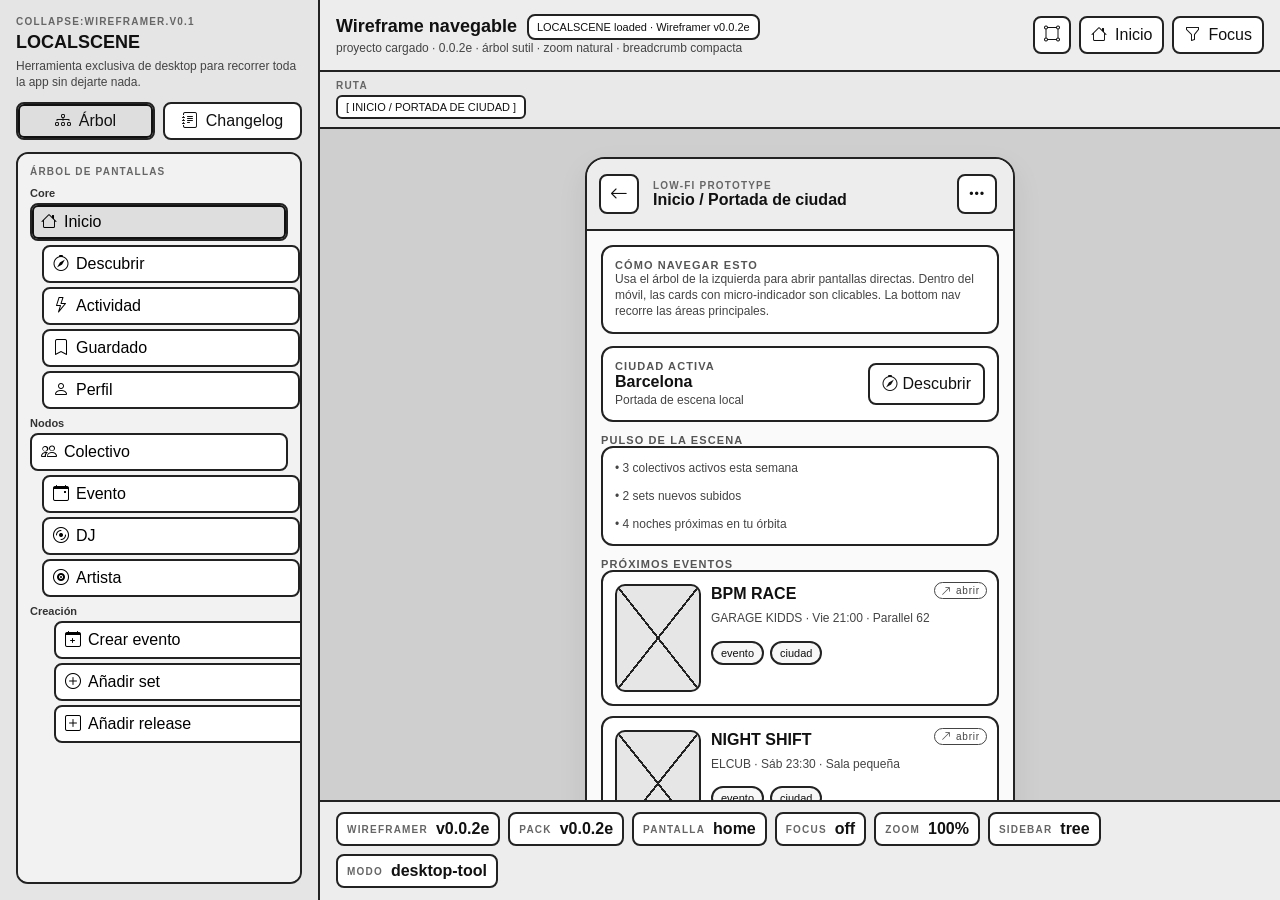
==== commit 51b4a1f8: "wireframer: v0.0.2e tree zoom compact" ====
--- a/index.html
+++ b/index.html
@@ -42,11 +42,12 @@
         <div class="workspace-topbar-left">
           <div class="workspace-title-row">
             <div class="workspace-title">Wireframe navegable</div>
-            <div id="workspaceBuildPill" class="workspace-build-pill">LOCALSCENE loaded · Wireframer v0.0.2d</div>
+            <div id="workspaceBuildPill" class="workspace-build-pill">LOCALSCENE loaded · Wireframer v0.0.2e</div>
           </div>
-          <div id="workspaceBuildSummary" class="workspace-subtitle">Proyecto cargado · 0.0.2d rebuild · workspace-first · changelog + viewport</div>
+          <div id="workspaceBuildSummary" class="workspace-subtitle">proyecto cargado · 0.0.2e · árbol sutil · zoom natural · breadcrumb compacta</div>
         </div>
         <div class="workspace-topbar-right">
+          <button id="centerViewBtn" class="chrome-btn icon-only" title="Centrar y resetear vista"><i class="bi bi-bounding-box-circles"></i></button>
           <button id="homeShortcut" class="chrome-btn"><i class="bi bi-house"></i><span>Inicio</span></button>
           <button id="toggleHintsBtn" class="chrome-btn"><i class="bi bi-funnel"></i><span>Focus</span></button>
         </div>
@@ -54,24 +55,15 @@
 
       <section class="workspace-toolbar">
         <div class="toolbar-breadcrumb">
-          <div class="meta-kicker">HILO DE ARIADNA</div>
+          <div class="meta-kicker">RUTA</div>
           <div id="breadcrumbTrail" class="breadcrumb-trail"></div>
-        </div>
-        <div class="toolbar-viewport">
-          <div class="meta-kicker">VIEWPORT</div>
-          <div class="viewport-controls">
-            <button id="fitCenterBtn" class="zoom-btn"><i class="bi bi-arrows-angle-expand"></i><span>Fit</span></button>
-            <button class="zoom-btn" data-zoom="0.75">75%</button>
-            <button class="zoom-btn active" data-zoom="1">100%</button>
-            <button class="zoom-btn" data-zoom="1.25">125%</button>
-          </div>
         </div>
       </section>
 
-      <main class="workspace-stage">
+      <main id="workspaceStage" class="workspace-stage">
         <div class="stage-inner">
           <div id="viewportStage" class="viewport-stage" style="--phone-scale:1;">
-            <div class="phone-shell">
+            <div id="phoneShell" class="phone-shell">
               <header class="topbar">
                 <button id="backBtn" class="icon-btn interactive" aria-label="Atrás"><i class="bi bi-arrow-left"></i></button>
                 <div class="topbar-title">
@@ -96,8 +88,8 @@
       </main>
 
       <footer class="workspace-footer">
-        <div class="footer-pill"><span class="footer-label">Wireframer</span><strong id="wfVersion">v0.0.2d</strong></div>
-        <div class="footer-pill"><span class="footer-label">Pack</span><strong id="packVersion">v0.0.2d</strong></div>
+        <div class="footer-pill"><span class="footer-label">Wireframer</span><strong id="wfVersion">v0.0.2e</strong></div>
+        <div class="footer-pill"><span class="footer-label">Pack</span><strong id="packVersion">v0.0.2e</strong></div>
         <div class="footer-pill"><span class="footer-label">Pantalla</span><strong id="currentScreenKpi">home</strong></div>
         <div class="footer-pill"><span class="footer-label">Focus</span><strong id="focusKpi">off</strong></div>
         <div class="footer-pill"><span class="footer-label">Zoom</span><strong id="zoomKpi">100%</strong></div>
--- a/styles.css
+++ b/styles.css
@@ -1,49 +1,56 @@
 *{box-sizing:border-box}html,body{margin:0;font-family:Arial,Helvetica,sans-serif;background:#cfcfcf;color:#111}body{min-height:100vh;height:100vh;overflow:hidden}button,input,textarea,select{font:inherit}
 *{scrollbar-width:none}*::-webkit-scrollbar{width:0;height:0}
 .desktop-shell{min-height:100vh;height:100vh;display:grid;grid-template-columns:320px 1fr;overflow:hidden}
-.sidebar{border-right:2px solid #222;background:#e5e5e5;padding:18px;display:grid;grid-template-rows:auto auto 1fr;gap:14px;overflow:hidden}
-.sidebar-head{display:grid;gap:6px}
-.sidebar-kicker,.meta-kicker,.footer-label,.eyebrow,.small-label,.section-title,.sidebar-card-kicker{font-size:11px;font-weight:700;letter-spacing:.12em;color:#666;text-transform:uppercase}
-.sidebar-title,.workspace-title{font-size:22px;font-weight:700}
-.sidebar-subtitle,.workspace-subtitle,.meta,.subtitle,.changelog-summary{font-size:13px;line-height:1.4;color:#444}
+.sidebar{border-right:2px solid #222;background:#e5e5e5;padding:16px;display:grid;grid-template-rows:auto auto 1fr;gap:12px;overflow:hidden}
+.sidebar-head{display:grid;gap:5px}
+.sidebar-kicker,.meta-kicker,.footer-label,.eyebrow,.small-label,.section-title,.sidebar-card-kicker{font-size:10px;font-weight:700;letter-spacing:.12em;color:#666;text-transform:uppercase}
+.sidebar-title,.workspace-title{font-size:18px;font-weight:700}
+.sidebar-subtitle,.workspace-subtitle,.meta,.subtitle,.changelog-summary{font-size:12px;line-height:1.35;color:#444}
 .sidebar-tabs{display:grid;grid-template-columns:1fr 1fr;gap:8px}
-.sidebar-tab,.chrome-btn,.zoom-btn,.crumb-btn,.bottom-nav button,.icon-btn,.tiny-link,.chip,.primary-btn,.ghost-btn{border:2px solid #222;background:#fff;color:#111;border-radius:12px}
+.sidebar-tab,.chrome-btn,.crumb-btn,.bottom-nav button,.icon-btn,.tiny-link,.chip,.primary-btn,.ghost-btn{border:2px solid #222;background:#fff;color:#111;border-radius:8px}
 .sidebar-tab{display:inline-flex;align-items:center;justify-content:center;gap:8px;padding:8px 10px;cursor:pointer}.sidebar-tab.active{background:#dedede;box-shadow:0 0 0 2px #111 inset}
 .sidebar-panel{min-height:0;overflow:hidden}
-.sidebar-card{height:100%;border:2px solid #222;border-radius:18px;background:#f2f2f2;padding:14px;overflow:auto}
-.tree{display:grid;gap:8px;margin-top:10px}.tree-group{display:grid;gap:6px}.tree-group-label{font-size:12px;font-weight:700;color:#333;padding-left:2px}
-.tree-item{display:flex;align-items:center;gap:10px;width:100%;border:2px solid #222;border-radius:12px;background:#fff;padding:10px 12px;text-align:left;cursor:pointer}.tree-item.active{background:#dedede;box-shadow:0 0 0 2px #111 inset}
-.tree-item.kind-section{padding-left:10px}.tree-item.kind-screen{padding-left:20px}.tree-item.kind-flow{padding-left:30px;border-style:dashed}
-.tree-bullet{width:8px;height:8px;border:2px solid #222;border-radius:999px;display:inline-block;flex:0 0 8px}.tree-bullet.section{background:#111}.tree-bullet.screen{background:#fff}.tree-bullet.flow{background:#fff;border-style:dashed}
-.changelog-view{display:grid;gap:14px;margin-top:12px}.changelog-block{border:2px solid #222;border-radius:14px;background:#fff;padding:10px 12px}.changelog-block-title{font-size:12px;font-weight:700;letter-spacing:.08em;text-transform:uppercase;color:#555}.changelog-list{margin:8px 0 0;padding-left:18px}
+.sidebar-card{height:100%;border:2px solid #222;border-radius:12px;background:#f2f2f2;padding:12px;overflow:auto}
+.tree{display:grid;gap:8px;margin-top:10px}
+.tree-group{display:grid;gap:4px}
+.tree-group-label{font-size:11px;font-weight:700;color:#333;padding-left:0}
+.tree-item{display:flex;align-items:center;gap:8px;width:100%;border:2px solid #222;border-radius:8px;background:#fff;padding:8px 10px;text-align:left;cursor:pointer}
+.tree-item.active{background:#dedede;box-shadow:0 0 0 2px #111 inset}
+.tree-item.level-0{margin-left:0}
+.tree-item.level-1{margin-left:12px}
+.tree-item.level-2{margin-left:24px}
+.tree-icon{width:14px;display:inline-flex;justify-content:center;flex:0 0 14px}
+.tree-label-text{flex:1 1 auto}
+.changelog-view{display:grid;gap:12px;margin-top:10px}.changelog-block{border:2px solid #222;border-radius:10px;background:#fff;padding:10px 12px}.changelog-block-title{font-size:11px;font-weight:700;letter-spacing:.08em;text-transform:uppercase;color:#555}.changelog-list{margin:8px 0 0;padding-left:16px}
 .workspace{display:grid;grid-template-rows:72px auto 1fr auto;min-height:0;overflow:hidden}
-.workspace-topbar{border-bottom:2px solid #222;background:#ededed;padding:12px 18px;display:flex;align-items:center;justify-content:space-between;gap:16px}
-.workspace-topbar-right{display:flex;gap:10px}.workspace-title-row{display:flex;align-items:center;gap:12px;flex-wrap:wrap}
-.workspace-build-pill{display:inline-flex;align-items:center;border:2px solid #222;border-radius:999px;background:#fff;padding:6px 10px;font-size:12px}
-.chrome-btn{padding:9px 12px;display:inline-flex;align-items:center;gap:8px;cursor:pointer}
-.workspace-toolbar{display:grid;grid-template-columns:1fr auto;gap:14px;padding:10px 18px;border-bottom:2px solid #222;background:#e9e9e9}
-.toolbar-breadcrumb,.toolbar-viewport{display:grid;gap:6px;align-self:center}.breadcrumb-trail{display:flex;flex-wrap:wrap;gap:6px;align-items:center}
-.crumb-btn{padding:6px 10px;cursor:pointer;font-size:12px;border-radius:999px}.crumb-sep{font-size:12px;color:#666}
-.viewport-controls{display:flex;gap:8px;flex-wrap:wrap}.zoom-btn{padding:7px 10px;cursor:pointer;display:inline-flex;align-items:center;gap:6px}.zoom-btn.active{background:#dcdcdc;box-shadow:0 0 0 2px #111 inset}
+.workspace-topbar{border-bottom:2px solid #222;background:#ededed;padding:10px 16px;display:flex;align-items:center;justify-content:space-between;gap:16px}
+.workspace-topbar-right{display:flex;gap:8px}.workspace-title-row{display:flex;align-items:center;gap:10px;flex-wrap:wrap}
+.workspace-build-pill{display:inline-flex;align-items:center;border:2px solid #222;border-radius:8px;background:#fff;padding:5px 8px;font-size:11px}
+.chrome-btn{padding:8px 10px;display:inline-flex;align-items:center;gap:8px;cursor:pointer}.chrome-btn.icon-only{padding:8px;width:38px;justify-content:center}
+.workspace-toolbar{display:grid;grid-template-columns:1fr;gap:10px;padding:8px 16px;border-bottom:2px solid #222;background:#e9e9e9}
+.toolbar-breadcrumb{display:grid;gap:4px;align-self:center}
+.breadcrumb-trail{display:flex;flex-wrap:nowrap;gap:8px;align-items:center;overflow:hidden}
+.crumb-btn{padding:4px 8px;cursor:pointer;font-size:11px;border-radius:6px;white-space:nowrap}
+.crumb-sep{font-size:11px;color:#666;flex:0 0 auto}
 .workspace-stage{min-height:0;overflow:auto;background:#cfcfcf}
 .stage-inner{min-height:100%;padding:28px 24px;display:grid;place-items:start center}
-.viewport-stage{display:grid;place-items:start center;transform:scale(var(--phone-scale));transform-origin:top center;transition:transform .16s ease}
-.phone-shell{width:430px;height:880px;background:#f4f4f4;border:2px solid #222;border-radius:28px;overflow:hidden;display:grid;grid-template-rows:72px 1fr 66px;box-shadow:0 12px 30px rgba(0,0,0,.08)}
+.viewport-stage{display:grid;place-items:start center;transform:scale(var(--phone-scale));transform-origin:top center;transition:transform .12s ease}
+.phone-shell{width:430px;height:880px;background:#f4f4f4;border:2px solid #222;border-radius:20px;overflow:hidden;display:grid;grid-template-rows:72px 1fr 66px;box-shadow:0 12px 30px rgba(0,0,0,.08)}
 .topbar{display:grid;grid-template-columns:44px 1fr 44px;gap:10px;align-items:center;padding:12px;background:#ededed;border-bottom:2px solid #222}.icon-btn{width:40px;height:40px;display:grid;place-items:center;font-size:18px;cursor:pointer}
 .topbar-title{min-width:0}#screenTitle{font-size:16px;font-weight:700;white-space:nowrap;overflow:hidden;text-overflow:ellipsis}
 .screen{overflow:auto;background:#fafafa;padding:14px}
-.bottom-nav{display:grid;grid-template-columns:repeat(5,1fr);gap:8px;padding:10px;background:#ededed;border-top:2px solid #222}.bottom-nav button{min-height:44px;display:grid;place-items:center;gap:2px;padding:6px 4px;cursor:pointer}.bottom-nav button i{font-size:14px}.bottom-nav button span{font-size:11px}.bottom-nav button.active{background:#dcdcdc;box-shadow:0 0 0 2px #111 inset;font-weight:700}
-.stack{display:grid;gap:12px}.section-title,.small-label{font-size:12px;font-weight:700;letter-spacing:.10em;color:#555;text-transform:uppercase}.title{font-size:16px;font-weight:700;line-height:1.25}.mini-title{font-size:14px;font-weight:700;line-height:1.25}
-.card,.lane-card,.profile-header,.composer-block,.filter-row,.route-card,.activity-row,.saved-row,.helper-note,.stat-box{border:2px solid #222;border-radius:16px;background:#fff}.card,.lane-card,.profile-header,.composer-block,.filter-row,.route-card,.activity-row,.saved-row,.helper-note{padding:12px}
-.row{display:flex;align-items:center;gap:10px}.row.spread{justify-content:space-between}.cta-row{display:grid;grid-template-columns:1fr 1fr;gap:8px;margin-top:10px}.primary-btn,.ghost-btn,.tiny-link{padding:10px 12px;cursor:pointer}.primary-btn{background:#e5e5e5;font-weight:700}
-.chips{display:flex;gap:6px;flex-wrap:wrap;margin-top:8px}.chip{padding:5px 9px;border-radius:999px;font-size:11px;background:#f7f7f7}
-.placeholder{position:relative;width:100%;background:#e6e6e6;border:2px solid #222;border-radius:12px;overflow:hidden}.placeholder.square{aspect-ratio:1/1}.placeholder.poster{aspect-ratio:4/5}.placeholder.banner{aspect-ratio:16/8}
+.bottom-nav{display:grid;grid-template-columns:repeat(5,1fr);gap:8px;padding:10px;background:#ededed;border-top:2px solid #222}.bottom-nav button{min-height:44px;display:grid;place-items:center;gap:2px;padding:6px 4px;cursor:pointer;border-radius:8px}.bottom-nav button i{font-size:14px}.bottom-nav button span{font-size:11px}.bottom-nav button.active{background:#dcdcdc;box-shadow:0 0 0 2px #111 inset;font-weight:700}
+.stack{display:grid;gap:12px}.section-title,.small-label{font-size:11px;font-weight:700;letter-spacing:.10em;color:#555;text-transform:uppercase}.title{font-size:16px;font-weight:700;line-height:1.25}.mini-title{font-size:14px;font-weight:700;line-height:1.25}
+.card,.lane-card,.profile-header,.composer-block,.filter-row,.route-card,.activity-row,.saved-row,.helper-note,.stat-box{border:2px solid #222;border-radius:12px;background:#fff}.card,.lane-card,.profile-header,.composer-block,.filter-row,.route-card,.activity-row,.saved-row,.helper-note{padding:12px}
+.row{display:flex;align-items:center;gap:10px}.row.spread{justify-content:space-between}.cta-row{display:grid;grid-template-columns:1fr 1fr;gap:8px;margin-top:10px}.primary-btn,.ghost-btn,.tiny-link{padding:10px 12px;cursor:pointer;border-radius:8px}.primary-btn{background:#e5e5e5;font-weight:700}
+.chips{display:flex;gap:6px;flex-wrap:wrap;margin-top:8px}.chip{padding:4px 8px;border-radius:999px;font-size:11px;background:#f7f7f7}
+.placeholder{position:relative;width:100%;background:#e6e6e6;border:2px solid #222;border-radius:10px;overflow:hidden}.placeholder.square{aspect-ratio:1/1}.placeholder.poster{aspect-ratio:4/5}.placeholder.banner{aspect-ratio:16/8}
 .placeholder::before,.placeholder::after{content:"";position:absolute;inset:0;background:linear-gradient(to bottom right,transparent calc(50% - 1px),#222 calc(50% - 1px),#222 calc(50% + 1px),transparent calc(50% + 1px))}.placeholder::after{background:linear-gradient(to top right,transparent calc(50% - 1px),#222 calc(50% - 1px),#222 calc(50% + 1px),transparent calc(50% + 1px))}
-.grid-2{display:grid;grid-template-columns:1fr 1fr;gap:10px}.lane{display:grid;gap:10px}.profile-top{display:grid;grid-template-columns:82px 1fr;gap:12px}.stat-strip{display:grid;grid-template-columns:repeat(3,1fr);gap:8px}.stat-box{padding:8px;text-align:center}.stat-box strong{display:block;font-size:14px}.input-block{border:2px dashed #444;border-radius:12px;padding:10px;background:#f8f8f8;font-size:12px;color:#555}
+.grid-2{display:grid;grid-template-columns:1fr 1fr;gap:10px}.lane{display:grid;gap:10px}.profile-top{display:grid;grid-template-columns:82px 1fr;gap:12px}.stat-strip{display:grid;grid-template-columns:repeat(3,1fr);gap:8px}.stat-box{padding:8px;text-align:center}.stat-box strong{display:block;font-size:14px}.input-block{border:2px dashed #444;border-radius:10px;padding:10px;background:#f8f8f8;font-size:12px;color:#555}
 a.fake-link{color:inherit;text-decoration:none}.interactive{position:relative;transition:transform .12s ease,background .12s ease,box-shadow .12s ease}.interactive:hover,.interactive:focus-visible{background:#efefef;transform:translateY(-1px);box-shadow:0 0 0 2px #111 inset;outline:none}
 .action-hint{position:absolute;top:10px;right:10px;display:inline-flex;align-items:center;gap:4px;font-size:10px;letter-spacing:.08em;color:#444;background:rgba(255,255,255,.92);padding:2px 6px;border-radius:999px;border:1px solid #444}
 .collective-night-card{padding-top:34px;min-height:176px}.collective-night-grid{display:grid;grid-template-columns:88px 1fr;gap:14px;align-items:start}
-.workspace-footer{position:sticky;bottom:0;display:flex;flex-wrap:wrap;gap:10px;padding:10px 18px 14px 18px;border-top:2px solid #222;background:#ededed;z-index:5}
-.footer-pill{display:inline-flex;align-items:center;gap:8px;border:2px solid #222;border-radius:999px;background:#fff;padding:7px 10px}
-.focus-mode .sidebar{width:auto}.focus-mode .sidebar-panel:not(.force-show){opacity:.9}.hidden{display:none!important}
-@media (max-width:1180px){.desktop-shell{grid-template-columns:280px 1fr}.workspace-toolbar{grid-template-columns:1fr}.stage-inner{padding:22px 18px}}+.workspace-footer{position:sticky;bottom:0;display:flex;flex-wrap:wrap;gap:8px;padding:10px 16px 12px 16px;border-top:2px solid #222;background:#ededed;z-index:5}
+.footer-pill{display:inline-flex;align-items:center;gap:8px;border:2px solid #222;border-radius:8px;background:#fff;padding:6px 9px}
+.hidden{display:none!important}
+@media (max-width:1180px){.desktop-shell{grid-template-columns:280px 1fr}.stage-inner{padding:22px 18px}}
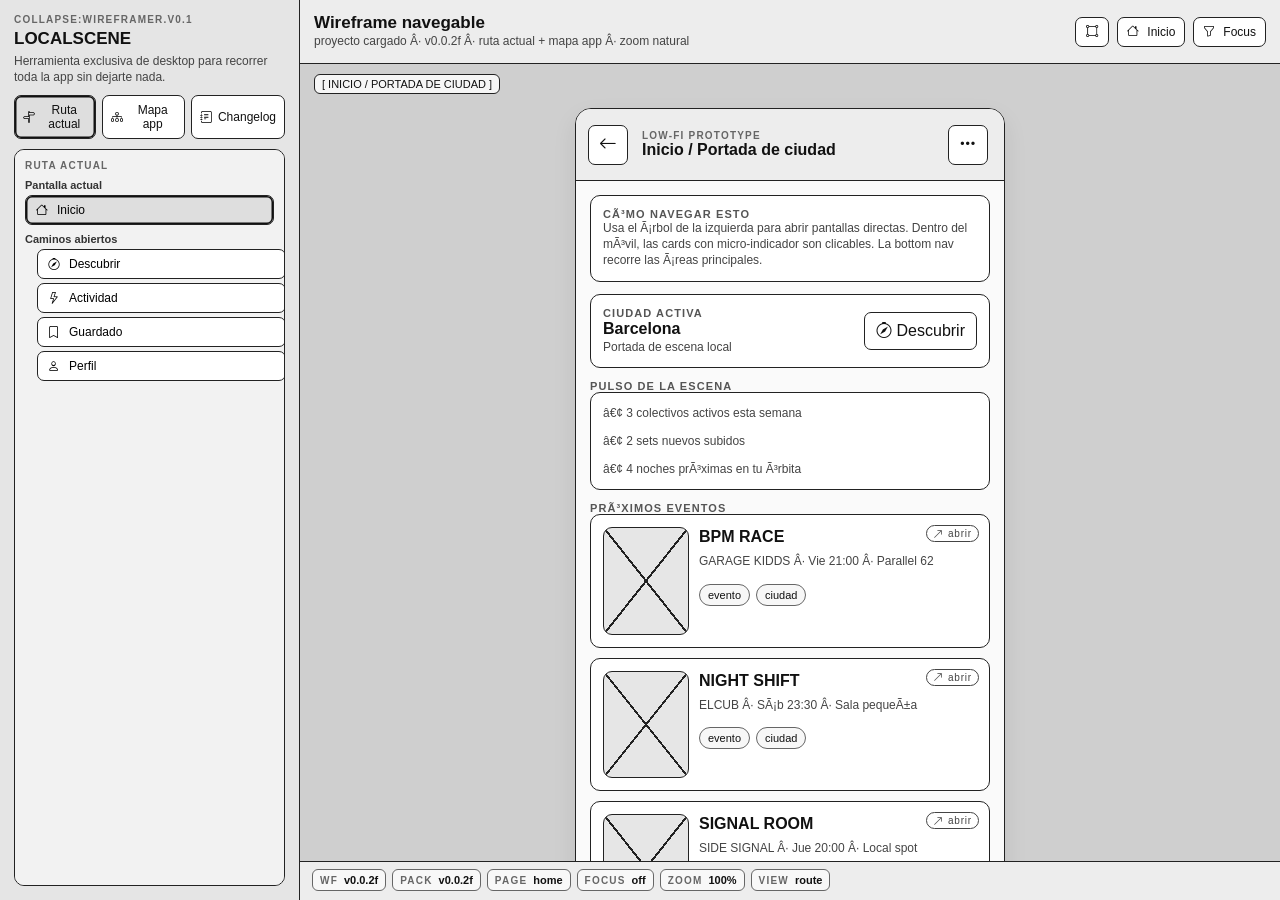
==== commit ff684f08: "wireframer: v0.0.2f navigation model cleanup" ====
--- a/index.html
+++ b/index.html
@@ -3,14 +3,14 @@
 <head>
   <meta charset="UTF-8" />
   <meta name="viewport" content="width=device-width, initial-scale=1.0" />
-  <title>LOCALSCENE · Wireframer</title>
+  <title>LOCALSCENE Â· Wireframer</title>
   <link rel="preconnect" href="https://cdn.jsdelivr.net" />
   <link rel="stylesheet" href="https://cdn.jsdelivr.net/npm/bootstrap-icons@1.11.3/font/bootstrap-icons.min.css" />
   <link rel="stylesheet" href="styles.css" />
 </head>
 <body>
   <div id="desktopShell" class="desktop-shell">
-    <aside class="sidebar">
+    <aside id="sidebar" class="sidebar">
       <div class="sidebar-head">
         <div class="sidebar-kicker">COLLAPSE:WIREFRAMER.v0.1</div>
         <div class="sidebar-title">LOCALSCENE</div>
@@ -18,33 +18,32 @@
       </div>
 
       <div class="sidebar-tabs">
-        <button class="sidebar-tab active" data-sidebar-view="tree"><i class="bi bi-diagram-3"></i><span>Árbol</span></button>
+        <button class="sidebar-tab active" data-sidebar-view="route"><i class="bi bi-signpost-split"></i><span>Ruta actual</span></button>
+        <button class="sidebar-tab" data-sidebar-view="map"><i class="bi bi-diagram-3"></i><span>Mapa app</span></button>
         <button class="sidebar-tab" data-sidebar-view="changelog"><i class="bi bi-journal-text"></i><span>Changelog</span></button>
       </div>
 
-      <div id="sidebarTreePanel" class="sidebar-panel">
-        <div class="sidebar-card">
-          <div class="sidebar-card-kicker">ÁRBOL DE PANTALLAS</div>
-          <div id="treeView" class="tree"></div>
-        </div>
+      <div id="sidebarRoutePanel" class="sidebar-panel">
+        <div class="sidebar-panel-head">RUTA ACTUAL</div>
+        <div id="routeView" class="tree"></div>
+      </div>
+
+      <div id="sidebarMapPanel" class="sidebar-panel hidden">
+        <div class="sidebar-panel-head">MAPA APP</div>
+        <div id="mapView" class="tree"></div>
       </div>
 
       <div id="sidebarChangelogPanel" class="sidebar-panel hidden">
-        <div class="sidebar-card">
-          <div class="sidebar-card-kicker">CHANGELOG</div>
-          <div id="changelogView" class="changelog-view"></div>
-        </div>
+        <div class="sidebar-panel-head">CHANGELOG</div>
+        <div id="changelogView" class="changelog-view"></div>
       </div>
     </aside>
 
     <section class="workspace">
       <header class="workspace-topbar">
         <div class="workspace-topbar-left">
-          <div class="workspace-title-row">
-            <div class="workspace-title">Wireframe navegable</div>
-            <div id="workspaceBuildPill" class="workspace-build-pill">LOCALSCENE loaded · Wireframer v0.0.2e</div>
-          </div>
-          <div id="workspaceBuildSummary" class="workspace-subtitle">proyecto cargado · 0.0.2e · árbol sutil · zoom natural · breadcrumb compacta</div>
+          <div class="workspace-title">Wireframe navegable</div>
+          <div id="workspaceBuildSummary" class="workspace-subtitle">proyecto cargado Â· v0.0.2f Â· ruta actual + mapa app Â· zoom natural</div>
         </div>
         <div class="workspace-topbar-right">
           <button id="centerViewBtn" class="chrome-btn icon-only" title="Centrar y resetear vista"><i class="bi bi-bounding-box-circles"></i></button>
@@ -53,24 +52,21 @@
         </div>
       </header>
 
-      <section class="workspace-toolbar">
-        <div class="toolbar-breadcrumb">
-          <div class="meta-kicker">RUTA</div>
+      <main id="workspaceStage" class="workspace-stage">
+        <div class="breadcrumb-overlay">
           <div id="breadcrumbTrail" class="breadcrumb-trail"></div>
         </div>
-      </section>
 
-      <main id="workspaceStage" class="workspace-stage">
         <div class="stage-inner">
           <div id="viewportStage" class="viewport-stage" style="--phone-scale:1;">
             <div id="phoneShell" class="phone-shell">
               <header class="topbar">
-                <button id="backBtn" class="icon-btn interactive" aria-label="Atrás"><i class="bi bi-arrow-left"></i></button>
+                <button id="backBtn" class="icon-btn interactive" aria-label="AtrÃ¡s"><i class="bi bi-arrow-left"></i></button>
                 <div class="topbar-title">
                   <div class="eyebrow">LOW-FI PROTOTYPE</div>
                   <div id="screenTitle">Inicio / Portada de ciudad</div>
                 </div>
-                <button id="menuBtn" class="icon-btn interactive" aria-label="Más"><i class="bi bi-three-dots"></i></button>
+                <button id="menuBtn" class="icon-btn interactive" aria-label="MÃ¡s"><i class="bi bi-three-dots"></i></button>
               </header>
 
               <main id="app" class="screen"></main>
@@ -88,13 +84,12 @@
       </main>
 
       <footer class="workspace-footer">
-        <div class="footer-pill"><span class="footer-label">Wireframer</span><strong id="wfVersion">v0.0.2e</strong></div>
-        <div class="footer-pill"><span class="footer-label">Pack</span><strong id="packVersion">v0.0.2e</strong></div>
-        <div class="footer-pill"><span class="footer-label">Pantalla</span><strong id="currentScreenKpi">home</strong></div>
-        <div class="footer-pill"><span class="footer-label">Focus</span><strong id="focusKpi">off</strong></div>
-        <div class="footer-pill"><span class="footer-label">Zoom</span><strong id="zoomKpi">100%</strong></div>
-        <div class="footer-pill"><span class="footer-label">Sidebar</span><strong id="sidebarKpi">tree</strong></div>
-        <div class="footer-pill"><span class="footer-label">Modo</span><strong>desktop-tool</strong></div>
+        <div class="footer-pill"><span class="footer-label">WF</span><strong id="wfVersion">v0.0.2f</strong></div>
+        <div class="footer-pill"><span class="footer-label">PACK</span><strong id="packVersion">v0.0.2f</strong></div>
+        <div class="footer-pill"><span class="footer-label">PAGE</span><strong id="currentScreenKpi">home</strong></div>
+        <div class="footer-pill"><span class="footer-label">FOCUS</span><strong id="focusKpi">off</strong></div>
+        <div class="footer-pill"><span class="footer-label">ZOOM</span><strong id="zoomKpi">100%</strong></div>
+        <div class="footer-pill"><span class="footer-label">VIEW</span><strong id="sidebarKpi">route</strong></div>
       </footer>
     </section>
   </div>
--- a/styles.css
+++ b/styles.css
@@ -1,56 +1,53 @@
 *{box-sizing:border-box}html,body{margin:0;font-family:Arial,Helvetica,sans-serif;background:#cfcfcf;color:#111}body{min-height:100vh;height:100vh;overflow:hidden}button,input,textarea,select{font:inherit}
 *{scrollbar-width:none}*::-webkit-scrollbar{width:0;height:0}
-.desktop-shell{min-height:100vh;height:100vh;display:grid;grid-template-columns:320px 1fr;overflow:hidden}
-.sidebar{border-right:2px solid #222;background:#e5e5e5;padding:16px;display:grid;grid-template-rows:auto auto 1fr;gap:12px;overflow:hidden}
-.sidebar-head{display:grid;gap:5px}
-.sidebar-kicker,.meta-kicker,.footer-label,.eyebrow,.small-label,.section-title,.sidebar-card-kicker{font-size:10px;font-weight:700;letter-spacing:.12em;color:#666;text-transform:uppercase}
-.sidebar-title,.workspace-title{font-size:18px;font-weight:700}
+.desktop-shell{min-height:100vh;height:100vh;display:grid;grid-template-columns:300px 1fr;overflow:hidden}
+.sidebar{border-right:1.5px solid #222;background:#e5e5e5;padding:14px;display:grid;grid-template-rows:auto auto 1fr;gap:10px;overflow:hidden}
+.sidebar-head{display:grid;gap:4px}
+.sidebar-kicker,.footer-label,.eyebrow,.section-title,.small-label,.sidebar-panel-head{font-size:10px;font-weight:700;letter-spacing:.12em;color:#666;text-transform:uppercase}
+.sidebar-title,.workspace-title{font-size:17px;font-weight:700}
 .sidebar-subtitle,.workspace-subtitle,.meta,.subtitle,.changelog-summary{font-size:12px;line-height:1.35;color:#444}
-.sidebar-tabs{display:grid;grid-template-columns:1fr 1fr;gap:8px}
-.sidebar-tab,.chrome-btn,.crumb-btn,.bottom-nav button,.icon-btn,.tiny-link,.chip,.primary-btn,.ghost-btn{border:2px solid #222;background:#fff;color:#111;border-radius:8px}
-.sidebar-tab{display:inline-flex;align-items:center;justify-content:center;gap:8px;padding:8px 10px;cursor:pointer}.sidebar-tab.active{background:#dedede;box-shadow:0 0 0 2px #111 inset}
-.sidebar-panel{min-height:0;overflow:hidden}
-.sidebar-card{height:100%;border:2px solid #222;border-radius:12px;background:#f2f2f2;padding:12px;overflow:auto}
-.tree{display:grid;gap:8px;margin-top:10px}
+.sidebar-tabs{display:grid;grid-template-columns:1fr 1fr 1fr;gap:6px}
+.sidebar-tab,.chrome-btn,.crumb-btn,.bottom-nav button,.icon-btn,.tiny-link,.chip,.primary-btn,.ghost-btn{border:1.5px solid #222;background:#fff;color:#111;border-radius:7px}
+.sidebar-tab{display:inline-flex;align-items:center;justify-content:center;gap:6px;padding:7px 8px;cursor:pointer;font-size:12px}.sidebar-tab.active{background:#dedede;box-shadow:0 0 0 1.5px #111 inset}
+.sidebar-panel{min-height:0;overflow:auto;border:1.5px solid #222;border-radius:10px;background:#f2f2f2;padding:10px}
+.tree{display:grid;gap:8px;margin-top:8px}
 .tree-group{display:grid;gap:4px}
-.tree-group-label{font-size:11px;font-weight:700;color:#333;padding-left:0}
-.tree-item{display:flex;align-items:center;gap:8px;width:100%;border:2px solid #222;border-radius:8px;background:#fff;padding:8px 10px;text-align:left;cursor:pointer}
-.tree-item.active{background:#dedede;box-shadow:0 0 0 2px #111 inset}
-.tree-item.level-0{margin-left:0}
-.tree-item.level-1{margin-left:12px}
-.tree-item.level-2{margin-left:24px}
-.tree-icon{width:14px;display:inline-flex;justify-content:center;flex:0 0 14px}
-.tree-label-text{flex:1 1 auto}
-.changelog-view{display:grid;gap:12px;margin-top:10px}.changelog-block{border:2px solid #222;border-radius:10px;background:#fff;padding:10px 12px}.changelog-block-title{font-size:11px;font-weight:700;letter-spacing:.08em;text-transform:uppercase;color:#555}.changelog-list{margin:8px 0 0;padding-left:16px}
-.workspace{display:grid;grid-template-rows:72px auto 1fr auto;min-height:0;overflow:hidden}
-.workspace-topbar{border-bottom:2px solid #222;background:#ededed;padding:10px 16px;display:flex;align-items:center;justify-content:space-between;gap:16px}
-.workspace-topbar-right{display:flex;gap:8px}.workspace-title-row{display:flex;align-items:center;gap:10px;flex-wrap:wrap}
-.workspace-build-pill{display:inline-flex;align-items:center;border:2px solid #222;border-radius:8px;background:#fff;padding:5px 8px;font-size:11px}
-.chrome-btn{padding:8px 10px;display:inline-flex;align-items:center;gap:8px;cursor:pointer}.chrome-btn.icon-only{padding:8px;width:38px;justify-content:center}
-.workspace-toolbar{display:grid;grid-template-columns:1fr;gap:10px;padding:8px 16px;border-bottom:2px solid #222;background:#e9e9e9}
-.toolbar-breadcrumb{display:grid;gap:4px;align-self:center}
-.breadcrumb-trail{display:flex;flex-wrap:nowrap;gap:8px;align-items:center;overflow:hidden}
-.crumb-btn{padding:4px 8px;cursor:pointer;font-size:11px;border-radius:6px;white-space:nowrap}
+.tree-group-label{font-size:11px;font-weight:700;color:#333}
+.tree-item{display:flex;align-items:center;gap:8px;width:100%;border:1.5px solid #222;border-radius:7px;background:#fff;padding:7px 9px;text-align:left;cursor:pointer;font-size:12px}
+.tree-item.active{background:#dedede;box-shadow:0 0 0 1.5px #111 inset}
+.tree-item.level-0{margin-left:0}.tree-item.level-1{margin-left:12px}.tree-item.level-2{margin-left:24px}
+.tree-icon{width:14px;display:inline-flex;justify-content:center;flex:0 0 14px}.tree-label-text{flex:1 1 auto}
+.changelog-view{display:grid;gap:10px;margin-top:8px;overflow:auto}
+.changelog-block{border:1.5px solid #222;border-radius:8px;background:#fff;padding:9px 10px}
+.changelog-block-title{font-size:10px;font-weight:700;letter-spacing:.08em;text-transform:uppercase;color:#555}.changelog-list{margin:6px 0 0;padding-left:16px}
+.workspace{display:grid;grid-template-rows:64px 1fr auto;min-height:0;overflow:hidden}
+.workspace-topbar{border-bottom:1.5px solid #222;background:#ededed;padding:10px 14px;display:flex;align-items:center;justify-content:space-between;gap:16px}.workspace-topbar-right{display:flex;gap:8px}
+.chrome-btn{padding:7px 9px;display:inline-flex;align-items:center;gap:8px;cursor:pointer;font-size:12px}.chrome-btn.icon-only{padding:7px;width:34px;justify-content:center}
+.workspace-stage{position:relative;min-height:0;overflow:auto;background:#cfcfcf}
+.breadcrumb-overlay{position:absolute;top:10px;left:14px;right:14px;z-index:3;pointer-events:none}
+.breadcrumb-trail{display:flex;flex-wrap:nowrap;gap:8px;align-items:center;overflow:hidden;pointer-events:auto}
+.crumb-btn{padding:3px 7px;cursor:pointer;font-size:11px;border-radius:6px;white-space:nowrap;background:#f6f6f6}
 .crumb-sep{font-size:11px;color:#666;flex:0 0 auto}
-.workspace-stage{min-height:0;overflow:auto;background:#cfcfcf}
-.stage-inner{min-height:100%;padding:28px 24px;display:grid;place-items:start center}
-.viewport-stage{display:grid;place-items:start center;transform:scale(var(--phone-scale));transform-origin:top center;transition:transform .12s ease}
-.phone-shell{width:430px;height:880px;background:#f4f4f4;border:2px solid #222;border-radius:20px;overflow:hidden;display:grid;grid-template-rows:72px 1fr 66px;box-shadow:0 12px 30px rgba(0,0,0,.08)}
-.topbar{display:grid;grid-template-columns:44px 1fr 44px;gap:10px;align-items:center;padding:12px;background:#ededed;border-bottom:2px solid #222}.icon-btn{width:40px;height:40px;display:grid;place-items:center;font-size:18px;cursor:pointer}
+.stage-inner{min-height:100%;padding:44px 20px 22px 20px;display:grid;place-items:start center}
+.viewport-stage{display:grid;place-items:start center;transform:scale(var(--phone-scale));transform-origin:top center;transition:transform .1s ease}
+.phone-shell{width:430px;height:880px;background:#f4f4f4;border:1.5px solid #222;border-radius:16px;overflow:hidden;display:grid;grid-template-rows:72px 1fr 66px;box-shadow:0 10px 24px rgba(0,0,0,.08)}
+.topbar{display:grid;grid-template-columns:44px 1fr 44px;gap:10px;align-items:center;padding:12px;background:#ededed;border-bottom:1.5px solid #222}
+.icon-btn{width:40px;height:40px;display:grid;place-items:center;font-size:18px;cursor:pointer}
 .topbar-title{min-width:0}#screenTitle{font-size:16px;font-weight:700;white-space:nowrap;overflow:hidden;text-overflow:ellipsis}
 .screen{overflow:auto;background:#fafafa;padding:14px}
-.bottom-nav{display:grid;grid-template-columns:repeat(5,1fr);gap:8px;padding:10px;background:#ededed;border-top:2px solid #222}.bottom-nav button{min-height:44px;display:grid;place-items:center;gap:2px;padding:6px 4px;cursor:pointer;border-radius:8px}.bottom-nav button i{font-size:14px}.bottom-nav button span{font-size:11px}.bottom-nav button.active{background:#dcdcdc;box-shadow:0 0 0 2px #111 inset;font-weight:700}
-.stack{display:grid;gap:12px}.section-title,.small-label{font-size:11px;font-weight:700;letter-spacing:.10em;color:#555;text-transform:uppercase}.title{font-size:16px;font-weight:700;line-height:1.25}.mini-title{font-size:14px;font-weight:700;line-height:1.25}
-.card,.lane-card,.profile-header,.composer-block,.filter-row,.route-card,.activity-row,.saved-row,.helper-note,.stat-box{border:2px solid #222;border-radius:12px;background:#fff}.card,.lane-card,.profile-header,.composer-block,.filter-row,.route-card,.activity-row,.saved-row,.helper-note{padding:12px}
-.row{display:flex;align-items:center;gap:10px}.row.spread{justify-content:space-between}.cta-row{display:grid;grid-template-columns:1fr 1fr;gap:8px;margin-top:10px}.primary-btn,.ghost-btn,.tiny-link{padding:10px 12px;cursor:pointer;border-radius:8px}.primary-btn{background:#e5e5e5;font-weight:700}
-.chips{display:flex;gap:6px;flex-wrap:wrap;margin-top:8px}.chip{padding:4px 8px;border-radius:999px;font-size:11px;background:#f7f7f7}
-.placeholder{position:relative;width:100%;background:#e6e6e6;border:2px solid #222;border-radius:10px;overflow:hidden}.placeholder.square{aspect-ratio:1/1}.placeholder.poster{aspect-ratio:4/5}.placeholder.banner{aspect-ratio:16/8}
+.bottom-nav{display:grid;grid-template-columns:repeat(5,1fr);gap:8px;padding:10px;background:#ededed;border-top:1.5px solid #222}.bottom-nav button{min-height:44px;display:grid;place-items:center;gap:2px;padding:6px 4px;cursor:pointer;border-radius:7px;font-size:11px}.bottom-nav button i{font-size:14px}.bottom-nav button span{font-size:11px}.bottom-nav button.active{background:#dcdcdc;box-shadow:0 0 0 1.5px #111 inset;font-weight:700}
+.stack{display:grid;gap:12px}.section-title,.small-label{font-size:11px;font-weight:700;letter-spacing:.1em;color:#555;text-transform:uppercase}.title{font-size:16px;font-weight:700;line-height:1.25}.mini-title{font-size:14px;font-weight:700;line-height:1.25}
+.card,.lane-card,.profile-header,.composer-block,.filter-row,.route-card,.activity-row,.saved-row,.helper-note,.stat-box{border:1.5px solid #222;border-radius:10px;background:#fff}.card,.lane-card,.profile-header,.composer-block,.filter-row,.route-card,.activity-row,.saved-row,.helper-note{padding:12px}
+.row{display:flex;align-items:center;gap:10px}.row.spread{justify-content:space-between}.cta-row{display:grid;grid-template-columns:1fr 1fr;gap:8px;margin-top:10px}.primary-btn,.ghost-btn,.tiny-link{padding:9px 11px;cursor:pointer;border-radius:7px}.primary-btn{background:#e5e5e5;font-weight:700}
+.chips{display:flex;gap:6px;flex-wrap:wrap;margin-top:8px}.chip{padding:4px 8px;border-radius:999px;font-size:11px;background:#f7f7f7;border:1px solid #666}
+.placeholder{position:relative;width:100%;background:#e6e6e6;border:1.5px solid #222;border-radius:9px;overflow:hidden}.placeholder.square{aspect-ratio:1/1}.placeholder.poster{aspect-ratio:4/5}.placeholder.banner{aspect-ratio:16/8}
 .placeholder::before,.placeholder::after{content:"";position:absolute;inset:0;background:linear-gradient(to bottom right,transparent calc(50% - 1px),#222 calc(50% - 1px),#222 calc(50% + 1px),transparent calc(50% + 1px))}.placeholder::after{background:linear-gradient(to top right,transparent calc(50% - 1px),#222 calc(50% - 1px),#222 calc(50% + 1px),transparent calc(50% + 1px))}
-.grid-2{display:grid;grid-template-columns:1fr 1fr;gap:10px}.lane{display:grid;gap:10px}.profile-top{display:grid;grid-template-columns:82px 1fr;gap:12px}.stat-strip{display:grid;grid-template-columns:repeat(3,1fr);gap:8px}.stat-box{padding:8px;text-align:center}.stat-box strong{display:block;font-size:14px}.input-block{border:2px dashed #444;border-radius:10px;padding:10px;background:#f8f8f8;font-size:12px;color:#555}
-a.fake-link{color:inherit;text-decoration:none}.interactive{position:relative;transition:transform .12s ease,background .12s ease,box-shadow .12s ease}.interactive:hover,.interactive:focus-visible{background:#efefef;transform:translateY(-1px);box-shadow:0 0 0 2px #111 inset;outline:none}
+.grid-2{display:grid;grid-template-columns:1fr 1fr;gap:10px}.lane{display:grid;gap:10px}.profile-top{display:grid;grid-template-columns:82px 1fr;gap:12px}.stat-strip{display:grid;grid-template-columns:repeat(3,1fr);gap:8px}.stat-box{padding:8px;text-align:center}.stat-box strong{display:block;font-size:14px}.input-block{border:1.5px dashed #444;border-radius:9px;padding:10px;background:#f8f8f8;font-size:12px;color:#555}
+a.fake-link{color:inherit;text-decoration:none}.interactive{position:relative;transition:transform .12s ease,background .12s ease,box-shadow .12s ease}.interactive:hover,.interactive:focus-visible{background:#efefef;transform:translateY(-1px);box-shadow:0 0 0 1.5px #111 inset;outline:none}
 .action-hint{position:absolute;top:10px;right:10px;display:inline-flex;align-items:center;gap:4px;font-size:10px;letter-spacing:.08em;color:#444;background:rgba(255,255,255,.92);padding:2px 6px;border-radius:999px;border:1px solid #444}
 .collective-night-card{padding-top:34px;min-height:176px}.collective-night-grid{display:grid;grid-template-columns:88px 1fr;gap:14px;align-items:start}
-.workspace-footer{position:sticky;bottom:0;display:flex;flex-wrap:wrap;gap:8px;padding:10px 16px 12px 16px;border-top:2px solid #222;background:#ededed;z-index:5}
-.footer-pill{display:inline-flex;align-items:center;gap:8px;border:2px solid #222;border-radius:8px;background:#fff;padding:6px 9px}
+.workspace-footer{position:sticky;bottom:0;display:flex;flex-wrap:wrap;gap:6px;padding:7px 12px 9px 12px;border-top:1.5px solid #222;background:#ededed;z-index:5}
+.footer-pill{display:inline-flex;align-items:center;gap:6px;border:1px solid #666;border-radius:6px;background:#f8f8f8;padding:4px 7px;font-size:11px}
+.focus-mode .sidebar{display:none}.focus-mode .workspace{grid-column:1 / span 2}.focus-mode .workspace-topbar{padding-right:14px}.focus-mode .workspace-footer{opacity:.9}
 .hidden{display:none!important}
-@media (max-width:1180px){.desktop-shell{grid-template-columns:280px 1fr}.stage-inner{padding:22px 18px}}+@media (max-width:1180px){.desktop-shell{grid-template-columns:280px 1fr}.stage-inner{padding:40px 18px 18px 18px}}
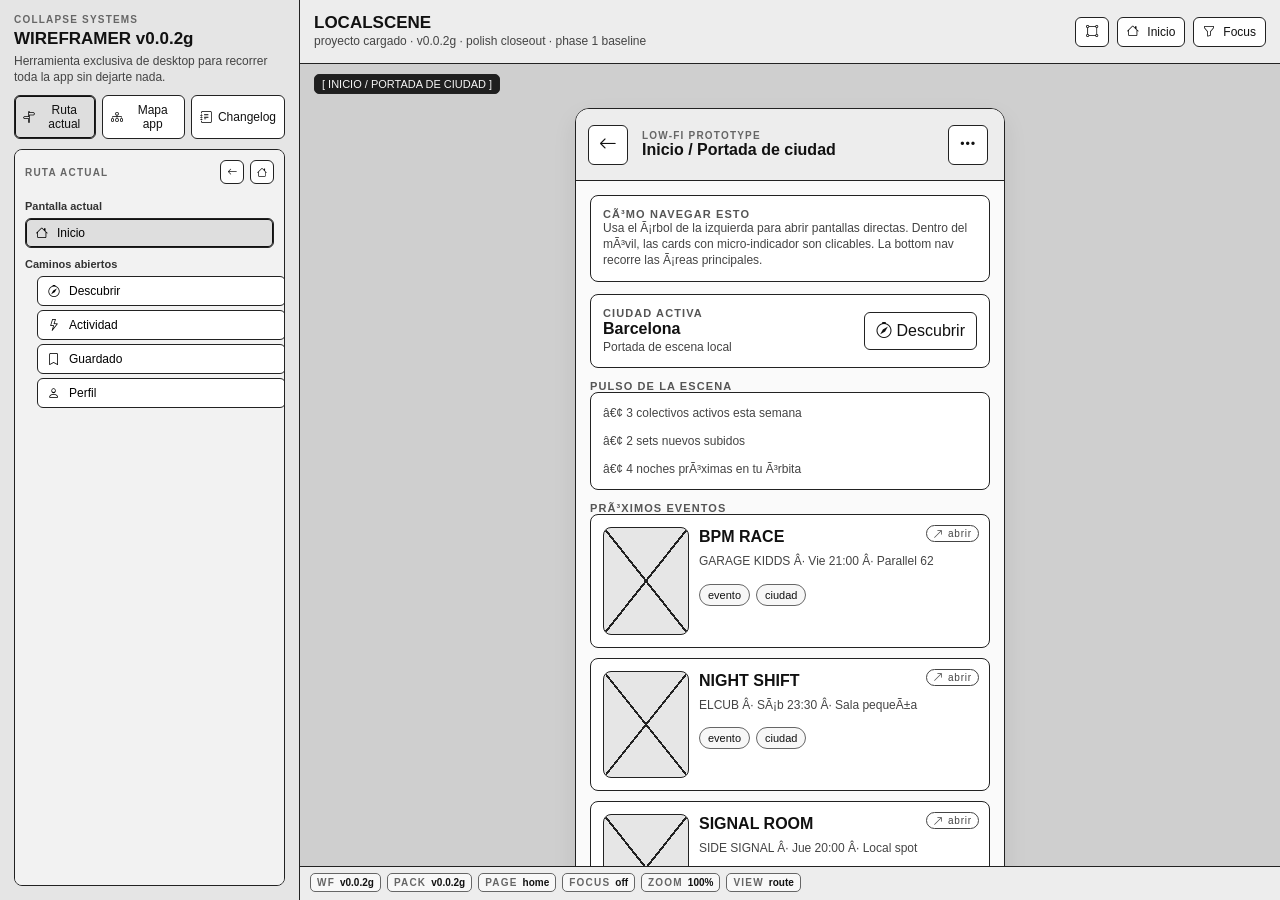
==== commit ae0615c5: "wireframer: v0.0.2g phase 1 closeout corrected" ====
--- a/index.html
+++ b/index.html
@@ -3,7 +3,7 @@
 <head>
   <meta charset="UTF-8" />
   <meta name="viewport" content="width=device-width, initial-scale=1.0" />
-  <title>LOCALSCENE Â· Wireframer</title>
+  <title>LOCALSCENE · Wireframer</title>
   <link rel="preconnect" href="https://cdn.jsdelivr.net" />
   <link rel="stylesheet" href="https://cdn.jsdelivr.net/npm/bootstrap-icons@1.11.3/font/bootstrap-icons.min.css" />
   <link rel="stylesheet" href="styles.css" />
@@ -12,8 +12,8 @@
   <div id="desktopShell" class="desktop-shell">
     <aside id="sidebar" class="sidebar">
       <div class="sidebar-head">
-        <div class="sidebar-kicker">COLLAPSE:WIREFRAMER.v0.1</div>
-        <div class="sidebar-title">LOCALSCENE</div>
+        <div class="sidebar-kicker">COLLAPSE SYSTEMS</div>
+        <div class="sidebar-title">WIREFRAMER v0.0.2g</div>
         <div class="sidebar-subtitle">Herramienta exclusiva de desktop para recorrer toda la app sin dejarte nada.</div>
       </div>
 
@@ -24,7 +24,13 @@
       </div>
 
       <div id="sidebarRoutePanel" class="sidebar-panel">
-        <div class="sidebar-panel-head">RUTA ACTUAL</div>
+        <div class="sidebar-panel-head">
+          <span>RUTA ACTUAL</span>
+          <div class="route-head-actions">
+            <button id="routeBackBtn" class="mini-icon-btn" title="Volver"><i class="bi bi-arrow-left"></i></button>
+            <button id="routeHomeBtn" class="mini-icon-btn" title="Inicio"><i class="bi bi-house"></i></button>
+          </div>
+        </div>
         <div id="routeView" class="tree"></div>
       </div>
 
@@ -42,8 +48,8 @@
     <section class="workspace">
       <header class="workspace-topbar">
         <div class="workspace-topbar-left">
-          <div class="workspace-title">Wireframe navegable</div>
-          <div id="workspaceBuildSummary" class="workspace-subtitle">proyecto cargado Â· v0.0.2f Â· ruta actual + mapa app Â· zoom natural</div>
+          <div class="workspace-title">LOCALSCENE</div>
+          <div id="workspaceBuildSummary" class="workspace-subtitle">proyecto cargado · v0.0.2g · polish closeout · phase 1 baseline</div>
         </div>
         <div class="workspace-topbar-right">
           <button id="centerViewBtn" class="chrome-btn icon-only" title="Centrar y resetear vista"><i class="bi bi-bounding-box-circles"></i></button>
@@ -61,12 +67,12 @@
           <div id="viewportStage" class="viewport-stage" style="--phone-scale:1;">
             <div id="phoneShell" class="phone-shell">
               <header class="topbar">
-                <button id="backBtn" class="icon-btn interactive" aria-label="AtrÃ¡s"><i class="bi bi-arrow-left"></i></button>
+                <button id="backBtn" class="icon-btn interactive" aria-label="Atrás"><i class="bi bi-arrow-left"></i></button>
                 <div class="topbar-title">
                   <div class="eyebrow">LOW-FI PROTOTYPE</div>
                   <div id="screenTitle">Inicio / Portada de ciudad</div>
                 </div>
-                <button id="menuBtn" class="icon-btn interactive" aria-label="MÃ¡s"><i class="bi bi-three-dots"></i></button>
+                <button id="menuBtn" class="icon-btn interactive" aria-label="Más"><i class="bi bi-three-dots"></i></button>
               </header>
 
               <main id="app" class="screen"></main>
@@ -84,8 +90,8 @@
       </main>
 
       <footer class="workspace-footer">
-        <div class="footer-pill"><span class="footer-label">WF</span><strong id="wfVersion">v0.0.2f</strong></div>
-        <div class="footer-pill"><span class="footer-label">PACK</span><strong id="packVersion">v0.0.2f</strong></div>
+        <div class="footer-pill"><span class="footer-label">WF</span><strong id="wfVersion">v0.0.2g</strong></div>
+        <div class="footer-pill"><span class="footer-label">PACK</span><strong id="packVersion">v0.0.2g</strong></div>
         <div class="footer-pill"><span class="footer-label">PAGE</span><strong id="currentScreenKpi">home</strong></div>
         <div class="footer-pill"><span class="footer-label">FOCUS</span><strong id="focusKpi">off</strong></div>
         <div class="footer-pill"><span class="footer-label">ZOOM</span><strong id="zoomKpi">100%</strong></div>
--- a/styles.css
+++ b/styles.css
@@ -1,53 +1,57 @@
 *{box-sizing:border-box}html,body{margin:0;font-family:Arial,Helvetica,sans-serif;background:#cfcfcf;color:#111}body{min-height:100vh;height:100vh;overflow:hidden}button,input,textarea,select{font:inherit}
 *{scrollbar-width:none}*::-webkit-scrollbar{width:0;height:0}
 .desktop-shell{min-height:100vh;height:100vh;display:grid;grid-template-columns:300px 1fr;overflow:hidden}
-.sidebar{border-right:1.5px solid #222;background:#e5e5e5;padding:14px;display:grid;grid-template-rows:auto auto 1fr;gap:10px;overflow:hidden}
+.sidebar{border-right:1px solid #222;background:#e5e5e5;padding:14px;display:grid;grid-template-rows:auto auto 1fr;gap:10px;overflow:hidden}
 .sidebar-head{display:grid;gap:4px}
 .sidebar-kicker,.footer-label,.eyebrow,.section-title,.small-label,.sidebar-panel-head{font-size:10px;font-weight:700;letter-spacing:.12em;color:#666;text-transform:uppercase}
 .sidebar-title,.workspace-title{font-size:17px;font-weight:700}
 .sidebar-subtitle,.workspace-subtitle,.meta,.subtitle,.changelog-summary{font-size:12px;line-height:1.35;color:#444}
 .sidebar-tabs{display:grid;grid-template-columns:1fr 1fr 1fr;gap:6px}
-.sidebar-tab,.chrome-btn,.crumb-btn,.bottom-nav button,.icon-btn,.tiny-link,.chip,.primary-btn,.ghost-btn{border:1.5px solid #222;background:#fff;color:#111;border-radius:7px}
-.sidebar-tab{display:inline-flex;align-items:center;justify-content:center;gap:6px;padding:7px 8px;cursor:pointer;font-size:12px}.sidebar-tab.active{background:#dedede;box-shadow:0 0 0 1.5px #111 inset}
-.sidebar-panel{min-height:0;overflow:auto;border:1.5px solid #222;border-radius:10px;background:#f2f2f2;padding:10px}
+.sidebar-tab,.chrome-btn,.crumb-btn,.bottom-nav button,.icon-btn,.tiny-link,.chip,.primary-btn,.ghost-btn,.mini-icon-btn{border:1px solid #222;background:#fff;color:#111;border-radius:6px}
+.sidebar-tab{display:inline-flex;align-items:center;justify-content:center;gap:6px;padding:7px 8px;cursor:pointer;font-size:12px}.sidebar-tab.active{background:#dedede;box-shadow:0 0 0 1px #111 inset}
+.sidebar-panel{min-height:0;overflow:auto;border:1px solid #222;border-radius:8px;background:#f2f2f2;padding:10px}
+.sidebar-panel-head{display:flex;align-items:center;justify-content:space-between;gap:8px;position:sticky;top:0;background:#f2f2f2;padding-bottom:6px}
+.route-head-actions{display:flex;gap:6px}
+.mini-icon-btn{width:24px;height:24px;display:grid;place-items:center;cursor:pointer;padding:0}
 .tree{display:grid;gap:8px;margin-top:8px}
 .tree-group{display:grid;gap:4px}
-.tree-group-label{font-size:11px;font-weight:700;color:#333}
-.tree-item{display:flex;align-items:center;gap:8px;width:100%;border:1.5px solid #222;border-radius:7px;background:#fff;padding:7px 9px;text-align:left;cursor:pointer;font-size:12px}
-.tree-item.active{background:#dedede;box-shadow:0 0 0 1.5px #111 inset}
+.tree-group-label{font-size:11px;font-weight:700;color:#333;position:sticky;top:0;background:#f2f2f2;padding:2px 0}
+.tree-item{display:flex;align-items:center;gap:8px;width:100%;border:1px solid #222;border-radius:6px;background:#fff;padding:7px 9px;text-align:left;cursor:pointer;font-size:12px}
+.tree-item.active{background:#dedede;box-shadow:0 0 0 1px #111 inset}
 .tree-item.level-0{margin-left:0}.tree-item.level-1{margin-left:12px}.tree-item.level-2{margin-left:24px}
 .tree-icon{width:14px;display:inline-flex;justify-content:center;flex:0 0 14px}.tree-label-text{flex:1 1 auto}
-.changelog-view{display:grid;gap:10px;margin-top:8px;overflow:auto}
-.changelog-block{border:1.5px solid #222;border-radius:8px;background:#fff;padding:9px 10px}
+.changelog-view{display:grid;gap:8px;margin-top:8px;overflow:auto;padding-right:2px}
+.changelog-block{border:1px solid #222;border-radius:6px;background:#fff;padding:8px 9px}
 .changelog-block-title{font-size:10px;font-weight:700;letter-spacing:.08em;text-transform:uppercase;color:#555}.changelog-list{margin:6px 0 0;padding-left:16px}
 .workspace{display:grid;grid-template-rows:64px 1fr auto;min-height:0;overflow:hidden}
-.workspace-topbar{border-bottom:1.5px solid #222;background:#ededed;padding:10px 14px;display:flex;align-items:center;justify-content:space-between;gap:16px}.workspace-topbar-right{display:flex;gap:8px}
+.workspace-topbar{border-bottom:1px solid #222;background:#ededed;padding:10px 14px;display:flex;align-items:center;justify-content:space-between;gap:16px}.workspace-topbar-right{display:flex;gap:8px}
 .chrome-btn{padding:7px 9px;display:inline-flex;align-items:center;gap:8px;cursor:pointer;font-size:12px}.chrome-btn.icon-only{padding:7px;width:34px;justify-content:center}
 .workspace-stage{position:relative;min-height:0;overflow:auto;background:#cfcfcf}
 .breadcrumb-overlay{position:absolute;top:10px;left:14px;right:14px;z-index:3;pointer-events:none}
 .breadcrumb-trail{display:flex;flex-wrap:nowrap;gap:8px;align-items:center;overflow:hidden;pointer-events:auto}
-.crumb-btn{padding:3px 7px;cursor:pointer;font-size:11px;border-radius:6px;white-space:nowrap;background:#f6f6f6}
+.crumb-btn{padding:3px 7px;cursor:pointer;font-size:11px;border-radius:5px;white-space:nowrap;background:#f6f6f6}
+.crumb-btn.is-current{background:#1f1f1f;color:#f6f6f6}
 .crumb-sep{font-size:11px;color:#666;flex:0 0 auto}
 .stage-inner{min-height:100%;padding:44px 20px 22px 20px;display:grid;place-items:start center}
 .viewport-stage{display:grid;place-items:start center;transform:scale(var(--phone-scale));transform-origin:top center;transition:transform .1s ease}
-.phone-shell{width:430px;height:880px;background:#f4f4f4;border:1.5px solid #222;border-radius:16px;overflow:hidden;display:grid;grid-template-rows:72px 1fr 66px;box-shadow:0 10px 24px rgba(0,0,0,.08)}
-.topbar{display:grid;grid-template-columns:44px 1fr 44px;gap:10px;align-items:center;padding:12px;background:#ededed;border-bottom:1.5px solid #222}
+.phone-shell{width:430px;height:880px;background:#f4f4f4;border:1px solid #222;border-radius:14px;overflow:hidden;display:grid;grid-template-rows:72px 1fr 66px;box-shadow:0 10px 24px rgba(0,0,0,.08)}
+.topbar{display:grid;grid-template-columns:44px 1fr 44px;gap:10px;align-items:center;padding:12px;background:#ededed;border-bottom:1px solid #222}
 .icon-btn{width:40px;height:40px;display:grid;place-items:center;font-size:18px;cursor:pointer}
 .topbar-title{min-width:0}#screenTitle{font-size:16px;font-weight:700;white-space:nowrap;overflow:hidden;text-overflow:ellipsis}
 .screen{overflow:auto;background:#fafafa;padding:14px}
-.bottom-nav{display:grid;grid-template-columns:repeat(5,1fr);gap:8px;padding:10px;background:#ededed;border-top:1.5px solid #222}.bottom-nav button{min-height:44px;display:grid;place-items:center;gap:2px;padding:6px 4px;cursor:pointer;border-radius:7px;font-size:11px}.bottom-nav button i{font-size:14px}.bottom-nav button span{font-size:11px}.bottom-nav button.active{background:#dcdcdc;box-shadow:0 0 0 1.5px #111 inset;font-weight:700}
+.bottom-nav{display:grid;grid-template-columns:repeat(5,1fr);gap:8px;padding:10px;background:#ededed;border-top:1px solid #222}.bottom-nav button{min-height:44px;display:grid;place-items:center;gap:2px;padding:6px 4px;cursor:pointer;border-radius:6px;font-size:11px}.bottom-nav button i{font-size:14px}.bottom-nav button span{font-size:11px}.bottom-nav button.active{background:#dcdcdc;box-shadow:0 0 0 1px #111 inset;font-weight:700}
 .stack{display:grid;gap:12px}.section-title,.small-label{font-size:11px;font-weight:700;letter-spacing:.1em;color:#555;text-transform:uppercase}.title{font-size:16px;font-weight:700;line-height:1.25}.mini-title{font-size:14px;font-weight:700;line-height:1.25}
-.card,.lane-card,.profile-header,.composer-block,.filter-row,.route-card,.activity-row,.saved-row,.helper-note,.stat-box{border:1.5px solid #222;border-radius:10px;background:#fff}.card,.lane-card,.profile-header,.composer-block,.filter-row,.route-card,.activity-row,.saved-row,.helper-note{padding:12px}
-.row{display:flex;align-items:center;gap:10px}.row.spread{justify-content:space-between}.cta-row{display:grid;grid-template-columns:1fr 1fr;gap:8px;margin-top:10px}.primary-btn,.ghost-btn,.tiny-link{padding:9px 11px;cursor:pointer;border-radius:7px}.primary-btn{background:#e5e5e5;font-weight:700}
+.card,.lane-card,.profile-header,.composer-block,.filter-row,.route-card,.activity-row,.saved-row,.helper-note,.stat-box{border:1px solid #222;border-radius:8px;background:#fff}.card,.lane-card,.profile-header,.composer-block,.filter-row,.route-card,.activity-row,.saved-row,.helper-note{padding:12px}
+.row{display:flex;align-items:center;gap:10px}.row.spread{justify-content:space-between}.cta-row{display:grid;grid-template-columns:1fr 1fr;gap:8px;margin-top:10px}.primary-btn,.ghost-btn,.tiny-link{padding:9px 11px;cursor:pointer;border-radius:6px}.primary-btn{background:#e5e5e5;font-weight:700}
 .chips{display:flex;gap:6px;flex-wrap:wrap;margin-top:8px}.chip{padding:4px 8px;border-radius:999px;font-size:11px;background:#f7f7f7;border:1px solid #666}
-.placeholder{position:relative;width:100%;background:#e6e6e6;border:1.5px solid #222;border-radius:9px;overflow:hidden}.placeholder.square{aspect-ratio:1/1}.placeholder.poster{aspect-ratio:4/5}.placeholder.banner{aspect-ratio:16/8}
+.placeholder{position:relative;width:100%;background:#e6e6e6;border:1px solid #222;border-radius:8px;overflow:hidden}.placeholder.square{aspect-ratio:1/1}.placeholder.poster{aspect-ratio:4/5}.placeholder.banner{aspect-ratio:16/8}
 .placeholder::before,.placeholder::after{content:"";position:absolute;inset:0;background:linear-gradient(to bottom right,transparent calc(50% - 1px),#222 calc(50% - 1px),#222 calc(50% + 1px),transparent calc(50% + 1px))}.placeholder::after{background:linear-gradient(to top right,transparent calc(50% - 1px),#222 calc(50% - 1px),#222 calc(50% + 1px),transparent calc(50% + 1px))}
-.grid-2{display:grid;grid-template-columns:1fr 1fr;gap:10px}.lane{display:grid;gap:10px}.profile-top{display:grid;grid-template-columns:82px 1fr;gap:12px}.stat-strip{display:grid;grid-template-columns:repeat(3,1fr);gap:8px}.stat-box{padding:8px;text-align:center}.stat-box strong{display:block;font-size:14px}.input-block{border:1.5px dashed #444;border-radius:9px;padding:10px;background:#f8f8f8;font-size:12px;color:#555}
-a.fake-link{color:inherit;text-decoration:none}.interactive{position:relative;transition:transform .12s ease,background .12s ease,box-shadow .12s ease}.interactive:hover,.interactive:focus-visible{background:#efefef;transform:translateY(-1px);box-shadow:0 0 0 1.5px #111 inset;outline:none}
+.grid-2{display:grid;grid-template-columns:1fr 1fr;gap:10px}.lane{display:grid;gap:10px}.profile-top{display:grid;grid-template-columns:82px 1fr;gap:12px}.stat-strip{display:grid;grid-template-columns:repeat(3,1fr);gap:8px}.stat-box{padding:8px;text-align:center}.stat-box strong{display:block;font-size:14px}.input-block{border:1px dashed #444;border-radius:8px;padding:10px;background:#f8f8f8;font-size:12px;color:#555}
+a.fake-link{color:inherit;text-decoration:none}.interactive{position:relative;transition:transform .12s ease,background .12s ease,box-shadow .12s ease}.interactive:hover,.interactive:focus-visible{background:#efefef;transform:translateY(-1px);box-shadow:0 0 0 1px #111 inset;outline:none}
 .action-hint{position:absolute;top:10px;right:10px;display:inline-flex;align-items:center;gap:4px;font-size:10px;letter-spacing:.08em;color:#444;background:rgba(255,255,255,.92);padding:2px 6px;border-radius:999px;border:1px solid #444}
 .collective-night-card{padding-top:34px;min-height:176px}.collective-night-grid{display:grid;grid-template-columns:88px 1fr;gap:14px;align-items:start}
-.workspace-footer{position:sticky;bottom:0;display:flex;flex-wrap:wrap;gap:6px;padding:7px 12px 9px 12px;border-top:1.5px solid #222;background:#ededed;z-index:5}
-.footer-pill{display:inline-flex;align-items:center;gap:6px;border:1px solid #666;border-radius:6px;background:#f8f8f8;padding:4px 7px;font-size:11px}
+.workspace-footer{position:sticky;bottom:0;display:flex;flex-wrap:wrap;gap:6px;padding:6px 10px 8px 10px;border-top:1px solid #222;background:#ededed;z-index:5}
+.footer-pill{display:inline-flex;align-items:center;gap:5px;border:1px solid #666;border-radius:5px;background:#f8f8f8;padding:3px 6px;font-size:10px}
 .focus-mode .sidebar{display:none}.focus-mode .workspace{grid-column:1 / span 2}.focus-mode .workspace-topbar{padding-right:14px}.focus-mode .workspace-footer{opacity:.9}
 .hidden{display:none!important}
 @media (max-width:1180px){.desktop-shell{grid-template-columns:280px 1fr}.stage-inner{padding:40px 18px 18px 18px}}
